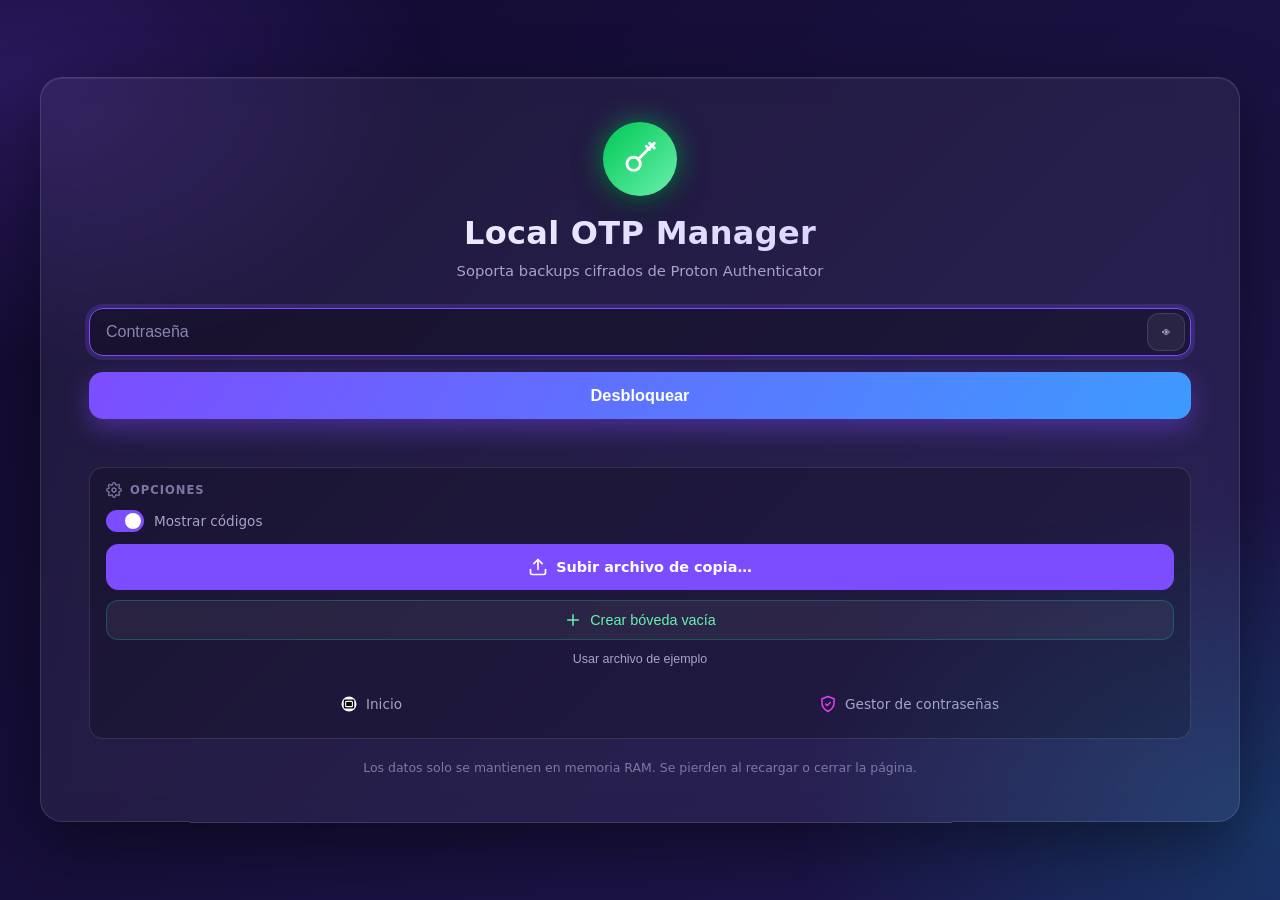
==== LOM.html @ 6eaa7077 "V0.1 LPM & LOM" ====
<!DOCTYPE html>
<html lang="es">
<head>
  <meta charset="UTF-8">
  <meta name="viewport" content="width=device-width, initial-scale=1.0">
  <meta name="color-scheme" content="dark">
  <title>Local OTP Manager</title>
  <link rel="icon" href="data:image/svg+xml,%3Csvg xmlns='http://www.w3.org/2000/svg' viewBox='0 0 24 24'%3E%3Cpath d='M12 2 4 5v6c0 5 3.5 8.5 8 11 4.5-2.5 8-6 8-11V5z' fill='%2300c853'/%3E%3C/svg%3E">
  <link rel="stylesheet" href="assets/css/styles.css">
</head>
<body>

  <!-- (Los colores del anillo se definen por etapa en styles.css) -->

  <!-- ============ Pantalla de bloqueo ============ -->
  <section id="lock-screen" class="screen active">
    <div class="lock-card">
      <div class="lock-icon lock-icon--otp">
        <svg viewBox="0 0 24 24" fill="none" stroke="currentColor" stroke-width="1.8" stroke-linecap="round" stroke-linejoin="round">
          <circle cx="8" cy="15" r="4.2"/>
          <path d="M10.9 12.1 21 2m-3 0 3 3m-5-1 2 2"/>
        </svg>
      </div>
      <h1>Local OTP Manager</h1>
      <p class="lock-sub">Soporta backups cifrados de Proton Authenticator</p>

      <form id="unlock-form" autocomplete="off">
        <div class="field">
          <input type="password" id="password" placeholder="Contraseña"
                 autocomplete="off" autocapitalize="off" spellcheck="false" required>
          <button type="button" id="toggle-pw" class="ghost icon-btn" aria-label="Mostrar contraseña" title="Mostrar/ocultar">
            <svg viewBox="0 0 24 24" fill="none" stroke="currentColor" stroke-width="2" stroke-linecap="round" stroke-linejoin="round">
              <path d="M2 12s3.5-7 10-7 10 7 10 7-3.5 7-10 7S2 12 2 12z"/>
              <circle cx="12" cy="12" r="3"/>
            </svg>
          </button>
        </div>
        <button type="submit" id="unlock-btn" class="primary">
          <span class="btn-label">Desbloquear</span>
          <span class="btn-spin" hidden></span>
        </button>
      </form>

      <div id="lock-error" class="error" role="alert"></div>

      <div class="options-section">
        <div class="options-header">
          <svg viewBox="0 0 24 24" fill="none" stroke="currentColor" stroke-width="2" stroke-linecap="round" stroke-linejoin="round">
            <circle cx="12" cy="12" r="3"/>
            <path d="M19.4 15a1.65 1.65 0 0 0 .33 1.82l.06.06a2 2 0 1 1-2.83 2.83l-.06-.06a1.65 1.65 0 0 0-1.82-.33 1.65 1.65 0 0 0-1 1.51V21a2 2 0 1 1-4 0v-.09A1.65 1.65 0 0 0 9 19.4a1.65 1.65 0 0 0-1.82.33l-.06.06a2 2 0 1 1-2.83-2.83l.06-.06A1.65 1.65 0 0 0 4.6 15a1.65 1.65 0 0 0-1.51-1H3a2 2 0 1 1 0-4h.09A1.65 1.65 0 0 0 4.6 9a1.65 1.65 0 0 0-.33-1.82l-.06-.06a2 2 0 1 1 2.83-2.83l.06.06A1.65 1.65 0 0 0 9 4.6a1.65 1.65 0 0 0 1-1.51V3a2 2 0 1 1 4 0v.09A1.65 1.65 0 0 0 15 4.6a1.65 1.65 0 0 0 1.82-.33l.06-.06a2 2 0 1 1 2.83 2.83l-.06.06A1.65 1.65 0 0 0 19.4 9a1.65 1.65 0 0 0 1.51 1H21a2 2 0 1 1 0 4h-.09a1.65 1.65 0 0 0-1.51 1z"/>
          </svg>
          <span>Opciones</span>
        </div>
        <label class="switch-toggle">
          <input type="checkbox" id="show-codes-lock" checked>
          <span class="switch-track"></span>
          <span class="switch-text">Mostrar códigos</span>
        </label>
        <div id="file-source-options">
          <label class="file-picker file-picker-primary" id="file-picker-label">
            <input type="file" id="file-input" accept=".json,application/json" hidden>
            <svg viewBox="0 0 24 24" fill="none" stroke="currentColor" stroke-width="2" stroke-linecap="round" stroke-linejoin="round">
              <path d="M21 15v4a2 2 0 0 1-2 2H5a2 2 0 0 1-2-2v-4"/>
              <path d="M17 8l-5-5-5 5"/>
              <path d="M12 3v12"/>
            </svg>
            <span id="picker-text">Subir archivo de copia…</span>
          </label>
          <button id="blank-vault-btn" class="ghost btn-create-vault" type="button" style="width:100%;justify-content:center">
            <svg viewBox="0 0 24 24" fill="none" stroke="currentColor" stroke-width="2" stroke-linecap="round" stroke-linejoin="round" style="width:18px;height:18px">
              <path d="M12 5v14M5 12h14"/>
            </svg>
            <span>Crear bóveda vacía</span>
          </button>
          <button id="example-btn" class="btn-demo-subtle" type="button">
            Usar archivo de ejemplo
          </button>
        </div>
        <div class="nav-app-links">
          <a href="index.html" class="nav-app-link">
            <svg viewBox="0 0 24 24" fill="none" stroke-width="2" stroke-linecap="round" stroke-linejoin="round"><circle cx="12" cy="12" r="10" fill="#fff"/><rect x="5" y="6" width="14" height="12" rx="1.5" fill="#000"/><rect x="7.5" y="8.5" width="9" height="7" rx="1" fill="none" stroke="#fff" stroke-width="1.5"/></svg>
            <span>Inicio</span>
          </a>
          <a href="LPM.html" class="nav-app-link">
            <svg viewBox="0 0 24 24" fill="none" stroke="#e040fb" stroke-width="2" stroke-linecap="round" stroke-linejoin="round"><path d="M12 2 4 5v6c0 5 3.5 8.5 8 11 4.5-2.5 8-6 8-11V5z"/><path d="m9 12 2 2 4-4"/></svg>
            <span>Gestor de contraseñas</span>
          </a>
        </div>
      </div>

      <p class="lock-hint">
        Los datos solo se mantienen en memoria RAM. Se pierden al recargar o cerrar la página.
      </p>
    </div>
  </section>

  <!-- ============ Pantalla principal ============ -->
  <section id="app-screen" class="screen">
    <header class="topbar">
      <div class="brand">
        <svg class="brand-icon brand-icon--otp" viewBox="0 0 24 24" fill="none" stroke="currentColor" stroke-width="2" stroke-linecap="round" stroke-linejoin="round">
          <path d="M12 2 4 5v6c0 5 3.5 8.5 8 11 4.5-2.5 8-6 8-11V5z"/>
          <path d="m9 12 2 2 4-4"/>
        </svg>
        <h1>LOM</h1>
      </div>

      <div class="controls">
        <div class="search">
          <svg viewBox="0 0 24 24" fill="none" stroke="currentColor" stroke-width="2" stroke-linecap="round" stroke-linejoin="round">
            <circle cx="11" cy="11" r="7"/>
            <path d="m21 21-4.3-4.3"/>
          </svg>
          <input id="search" type="search" placeholder="Buscar cuenta o emisor…" autocomplete="off">
          <kbd class="search-kbd" aria-hidden="true">/</kbd>
        </div>
        <label class="switch-toggle compact" title="Mostrar u ocultar los códigos">
          <input type="checkbox" id="show-codes-app" checked>
          <span class="switch-track"></span>
          <span class="switch-text">Mostrar códigos</span>
        </label>
        <button id="add-btn" class="ghost icon-only" title="Añadir código (A)" disabled>
          <svg viewBox="0 0 24 24" fill="none" stroke="currentColor" stroke-width="2" stroke-linecap="round" stroke-linejoin="round">
            <path d="M12 5v14M5 12h14"/>
          </svg>
          <span class="kbd-badge">A</span>
        </button>
        <button id="export-btn" class="ghost icon-only" title="Exportar códigos (D)" disabled>
          <svg viewBox="0 0 24 24" fill="none" stroke="currentColor" stroke-width="2" stroke-linecap="round" stroke-linejoin="round">
            <path d="M21 15v4a2 2 0 0 1-2 2H5a2 2 0 0 1-2-2v-4"/>
            <path d="M7 10l5 5 5-5"/>
            <path d="M12 15V3"/>
          </svg>
          <span class="kbd-badge">D</span>
        </button>
        <button id="pw-btn" class="ghost icon-only" title="Cambiar contraseña (C)" disabled>
          <svg viewBox="0 0 24 24" fill="none" stroke="currentColor" stroke-width="2" stroke-linecap="round" stroke-linejoin="round">
            <path d="M21 2l-2 2m-7.61 7.61a5.5 5.5 0 1 1-7.778 7.778 5.5 5.5 0 0 1 7.778-7.778zm0 0L15.5 6.5m0 0 3 3L22 6l-3-3"/>
          </svg>
          <span class="kbd-badge">C</span>
        </button>
        <div style="position:relative;">
          <button id="time-btn" class="ghost icon-only" title="Fijar fecha/hora para códigos">
            <svg viewBox="0 0 24 24" fill="none" stroke="currentColor" stroke-width="2" stroke-linecap="round" stroke-linejoin="round">
              <circle cx="12" cy="12" r="10"/>
              <path d="M12 6v6l4 2"/>
            </svg>
          </button>
          <div id="time-popover" class="time-popover">
            <strong style="font-size:0.85rem;">Fecha/hora para códigos</strong>
            <div class="time-effective" id="time-effective" hidden>
              <span class="time-effective-label">Hora efectiva (avanzando)</span>
              <span class="time-effective-value" id="time-effective-value">--</span>
            </div>
            <label class="time-mode">
              <input type="radio" name="time-mode" value="real" checked>
              <span>Hora actual del sistema</span>
            </label>
            <label class="time-mode">
              <input type="radio" name="time-mode" value="offset">
              <span>Fecha/hora corregida (avanza con el reloj)</span>
            </label>
            <label id="offset-input-wrap" hidden>Indica qué fecha/hora es "ahora" para ti
              <input type="datetime-local" id="time-offset-dt">
            </label>
            <label class="time-mode">
              <input type="radio" name="time-mode" value="fixed">
              <span>Fecha y hora fija (no avanza)</span>
            </label>
            <label id="fixed-input-wrap" hidden>Fecha y hora fija
              <input type="datetime-local" id="time-fixed">
            </label>
            <div class="time-buttons">
              <button class="ghost" id="time-now-btn" type="button">Restablecer</button>
              <button class="primary" id="time-set-btn" type="button" style="width:auto;padding:8px 16px;">Aplicar</button>
            </div>
          </div>
        </div>
        <button id="lock-btn" class="ghost icon-only" title="Bloquear (B)">
          <svg viewBox="0 0 24 24" fill="none" stroke="currentColor" stroke-width="2" stroke-linecap="round" stroke-linejoin="round">
            <rect x="4" y="11" width="16" height="10" rx="2"/>
            <path d="M8 11V7a4 4 0 0 1 8 0v4"/>
          </svg>
          <span class="kbd-badge">B</span>
        </button>
      </div>
    </header>

    <main>
      <div id="codes-grid" class="grid"></div>
      <p id="empty-state" class="empty" hidden>No hay códigos que coincidan con la búsqueda.</p>
    </main>
  </section>

  <!-- ============ Modal: Añadir código ============ -->
  <div id="add-modal" class="modal" hidden>
    <div class="modal-backdrop" data-modal-close="add-modal"></div>
    <div class="modal-card">
      <div class="modal-header">
        <h2>Añadir código</h2>
        <button class="modal-close" data-modal-close="add-modal" aria-label="Cerrar">&times;</button>
      </div>
      <div class="modal-body">
        <div class="tabs">
          <button class="tab active" data-tab="uri">URI otpauth://</button>
          <button class="tab" data-tab="manual">Manual</button>
        </div>
        <div class="tab-pane" data-tab="uri">
          <textarea id="add-uri" class="mono-input" rows="3" placeholder="otpauth://totp/Google:usuario@gmail.com?secret=JBSWY3DPEHPK3PXP&issuer=Google&algorithm=SHA1&digits=6&period=30" autocomplete="off" spellcheck="false"></textarea>
        </div>
        <div class="tab-pane" data-tab="manual" hidden>
          <div class="form-grid">
            <label class="form-field"><span>Emisor</span><input id="m-issuer" type="text" placeholder="Google" autocomplete="off"></label>
            <label class="form-field"><span>Cuenta / usuario</span><input id="m-name" type="text" placeholder="usuario@gmail.com" autocomplete="off"></label>
            <label class="form-field"><span>Secreto (Base32)</span><input id="m-secret" type="text" placeholder="JBSWY3DPEHPK3PXP" autocomplete="off" spellcheck="false"></label>
            <label class="form-field"><span>Tipo</span>
              <select id="m-type"><option value="totp">TOTP</option><option value="hotp">HOTP</option></select>
            </label>
            <label class="form-field"><span>Algoritmo</span>
              <select id="m-algo"><option value="SHA1">SHA-1</option><option value="SHA256">SHA-256</option><option value="SHA512">SHA-512</option></select>
            </label>
            <label class="form-field"><span>Dígitos</span><input id="m-digits" type="number" value="6" min="6" max="8"></label>
            <label class="form-field"><span>Periodo (s)</span><input id="m-period" type="number" value="30" min="1"></label>
            <label class="form-field" id="m-counter-wrap"><span>Contador (HOTP)</span><input id="m-counter" type="number" value="0" min="0"></label>
          </div>
        </div>
        <div id="add-error" class="error"></div>
      </div>
      <div class="modal-footer">
        <button class="ghost" data-modal-close="add-modal">Cancelar</button>
        <button id="add-confirm" class="primary"><u>A</u>ñadir</button>
      </div>
    </div>
  </div>

  <!-- ============ Modal: Editar código ============ -->
  <div id="edit-modal" class="modal" hidden>
    <div class="modal-backdrop" data-modal-close="edit-modal"></div>
    <div class="modal-card">
      <div class="modal-header">
        <h2>Editar código</h2>
        <button class="modal-close" data-modal-close="edit-modal" aria-label="Cerrar">&times;</button>
      </div>
      <div class="modal-body">
        <div class="form-grid">
          <label class="form-field"><span>Emisor</span><input id="e-issuer" type="text" autocomplete="off"></label>
          <label class="form-field"><span>Cuenta / usuario</span><input id="e-name" type="text" autocomplete="off"></label>
          <label class="form-field"><span>Secreto (Base32)</span><input id="e-secret" type="text" autocomplete="off" spellcheck="false"></label>
          <label class="form-field"><span>Tipo</span>
            <select id="e-type"><option value="totp">TOTP</option><option value="hotp">HOTP</option></select>
          </label>
          <label class="form-field"><span>Algoritmo</span>
            <select id="e-algo"><option value="SHA1">SHA-1</option><option value="SHA256">SHA-256</option><option value="SHA512">SHA-512</option></select>
          </label>
          <label class="form-field"><span>Dígitos</span><input id="e-digits" type="number" min="6" max="8"></label>
          <label class="form-field"><span>Periodo (s)</span><input id="e-period" type="number" min="1"></label>
          <label class="form-field" id="e-counter-wrap"><span>Contador (HOTP)</span><input id="e-counter" type="number" min="0"></label>
          <label class="form-field" style="grid-column:1/-1"><span>Nota</span><input id="e-note" type="text" autocomplete="off"></label>
        </div>
        <div id="edit-error" class="error"></div>
      </div>
      <div class="modal-footer">
        <button class="ghost" data-modal-close="edit-modal">Cancelar</button>
        <button id="edit-confirm" class="primary">Guardar</button>
      </div>
    </div>
  </div>

  <!-- ============ Modal: Cambiar contraseña ============ -->
  <div id="pw-modal" class="modal" hidden>
    <div class="modal-backdrop" data-modal-close="pw-modal"></div>
    <div class="modal-card">
      <div class="modal-header">
        <h2>Cambiar contraseña de cifrado</h2>
        <button class="modal-close" data-modal-close="pw-modal" aria-label="Cerrar">&times;</button>
      </div>
      <div class="modal-body">
        <p class="modal-info">La nueva contraseña se usará al exportar los códigos. No se guarda en ningún sitio.</p>
        <label class="form-field"><span>Nueva contraseña</span><input id="new-pw" type="password" autocomplete="off"></label>
        <label class="form-field"><span>Confirmar contraseña</span><input id="new-pw2" type="password" autocomplete="off"></label>
        <div id="pw-error" class="error"></div>
      </div>
      <div class="modal-footer">
        <button class="ghost" data-modal-close="pw-modal">Cancelar</button>
        <button id="pw-confirm" class="primary">Cambiar</button>
      </div>
    </div>
  </div>

  <!-- ============ Modal: Crear bóveda en blanco ============ -->
  <div id="blank-modal" class="modal" hidden>
    <div class="modal-backdrop" data-modal-close="blank-modal"></div>
    <div class="modal-card">
      <div class="modal-header">
        <h2>Crear bóveda en blanco</h2>
        <button class="modal-close" data-modal-close="blank-modal" aria-label="Cerrar">&times;</button>
      </div>
      <div class="modal-body">
        <p class="modal-info">La contraseña se usará para cifrar la bóveda al exportarla. No se guarda en ningún sitio.</p>
        <label class="form-field"><span>Contraseña</span><input id="blank-pw" type="password" autocomplete="off"></label>
        <label class="form-field"><span>Confirmar contraseña</span><input id="blank-pw2" type="password" autocomplete="off"></label>
        <div id="blank-error" class="error"></div>
      </div>
      <div class="modal-footer">
        <button class="ghost" data-modal-close="blank-modal">Cancelar</button>
        <button id="blank-confirm" class="primary">Crear</button>
      </div>
    </div>
  </div>

  <!-- ============ Modal: Semilla secreta (QR) ============ -->
  <div id="secret-modal" class="modal" hidden>
    <div class="modal-backdrop" data-modal-close="secret-modal"></div>
    <div class="modal-card">
      <div class="modal-header">
        <h2 id="secret-modal-title">Semilla secreta</h2>
        <button class="modal-close" data-modal-close="secret-modal" aria-label="Cerrar">&times;</button>
      </div>
      <div class="modal-body">
        <div class="secret-modal-content">
          <div id="secret-qr" class="secret-qr"></div>
          <div class="secret-toggle">
            <button class="ghost" id="secret-toggle-btn" type="button">Mostrar semilla secreta</button>
          </div>
          <div class="secret-text-wrap">
            <code id="secret-text" class="secret-text"></code>
            <button class="secret-copy-btn" id="secret-copy-btn" type="button" title="Copiar">
              <svg viewBox="0 0 24 24" fill="none" stroke="currentColor" stroke-width="2" stroke-linecap="round" stroke-linejoin="round">
                <rect x="9" y="9" width="11" height="11" rx="2"/><path d="M5 15V5a2 2 0 0 1 2-2h10"/>
              </svg>
            </button>
          </div>
        </div>
      </div>
      <div class="modal-footer">
        <button class="ghost" data-modal-close="secret-modal">Cerrar</button>
      </div>
    </div>
  </div>

  <script src="assets/js/hash-wasm.umd.js"></script>
  <script src="assets/js/qrcode.js"></script>
  <script src="assets/js/app.js"></script>
</body>
</html>
---- assets/css/styles.css ----
/* ===================== Variables ===================== */
:root {
  --bg-1: #0b0820;
  --bg-2: #1a1145;
  --bg-3: #241b5a;
  --bg-4: #120a2e;
  --accent: #7c4dff;
  --accent-2: #00e5ff;
  --danger: #ff5252;
  --warn: #ffb74d;
  --ok: #69f0ae;
  --text: #f4f3ff;
  --muted: #a7a3c9;
  --card-bg: rgba(255, 255, 255, 0.055);
  --card-border: rgba(255, 255, 255, 0.12);
  --glass-blur: 14px;
  --radius: 22px;
  --mono: "SF Mono", "Cascadia Code", "JetBrains Mono", "Roboto Mono", ui-monospace, Menlo, Consolas, monospace;
  --sans: "Segoe UI", system-ui, -apple-system, Roboto, "Helvetica Neue", Arial, sans-serif;
}

* { box-sizing: border-box; margin: 0; padding: 0; }

html, body { height: 100%; }

body {
  font-family: var(--sans);
  color: var(--text);
  background: linear-gradient(-45deg, var(--bg-1), var(--bg-2), var(--bg-3), var(--bg-4));
  background-size: 400% 400%;
  animation: aurora 22s ease infinite;
  min-height: 100vh;
  overflow-x: hidden;
}

/* brillo radial superpuesto */
body::before {
  content: "";
  position: fixed;
  inset: -20%;
  background:
    radial-gradient(40% 40% at 15% 20%, rgba(124, 77, 255, 0.22), transparent 60%),
    radial-gradient(45% 45% at 85% 80%, rgba(0, 229, 255, 0.16), transparent 60%);
  pointer-events: none;
  z-index: 0;
}

@keyframes aurora {
  0%   { background-position: 0% 50%; }
  50%  { background-position: 100% 50%; }
  100% { background-position: 0% 50%; }
}

/* ===================== Pantallas ===================== */
.screen { display: none; min-height: 100vh; position: relative; z-index: 1; }
.screen.active { display: flex; flex-direction: column; }

/* ===================== Pantalla de bloqueo ===================== */
#lock-screen { align-items: center; justify-content: center; padding: 24px; }

.lock-card {
  width: 100%;
  max-width: 1200px;
  background: var(--card-bg);
  backdrop-filter: blur(var(--glass-blur));
  -webkit-backdrop-filter: blur(var(--glass-blur));
  border: 1px solid var(--card-border);
  border-radius: var(--radius);
  padding: 44px 48px;
  text-align: center;
  box-shadow: 0 24px 70px rgba(0, 0, 0, 0.45), inset 0 1px 0 rgba(255, 255, 255, 0.08);
  animation: rise 0.6s cubic-bezier(0.22, 1, 0.36, 1);
}

.lock-card--split {
  display: flex;
  gap: 48px;
  align-items: flex-start;
  text-align: left;
}

.lock-text {
  flex: 1 1 60%;
  min-width: 0;
}

.lock-text .lock-icon {
  margin: 0 0 20px;
  width: 86px;
  height: 86px;
}

.lock-text .lock-icon svg {
  width: 44px;
  height: 44px;
}

.lock-text .lock-sub {
  margin: 10px 0 0;
  font-size: 1.15rem;
  font-weight: 400;
}

@keyframes rise {
  from { opacity: 0; transform: translateY(24px) scale(0.97); }
  to   { opacity: 1; transform: none; }
}

.lock-icon {
  width: 74px; height: 74px;
  margin: 0 auto 18px;
  display: grid; place-items: center;
  border-radius: 50%;
  color: #fff;
  background: linear-gradient(135deg, var(--accent), var(--accent-2));
  box-shadow: 0 0 28px rgba(124, 77, 255, 0.6), 0 12px 30px rgba(0, 0, 0, 0.35);
  animation: float 4s ease-in-out infinite;
}
.lock-icon svg { width: 38px; height: 38px; }
.lock-icon--otp {
  background: linear-gradient(135deg, #00c853, #69f0ae);
  box-shadow: 0 0 28px rgba(0, 200, 83, 0.6), 0 12px 30px rgba(0, 0, 0, 0.35);
}
.lock-icon--landing {
  background: #fff;
  color: #000;
  box-shadow: 0 0 28px rgba(255, 255, 255, 0.4), 0 12px 30px rgba(0, 0, 0, 0.35);
}

@keyframes float {
  0%, 100% { transform: translateY(0); }
  50%      { transform: translateY(-6px); }
}

.lock-card h1 {
  font-size: 2rem;
  font-weight: 700;
  letter-spacing: 0.3px;
  background: linear-gradient(120deg, #fff, #c9c2ff);
  -webkit-background-clip: text;
  background-clip: text;
  color: transparent;
}

.lock-sub {
  color: var(--muted);
  font-size: 0.92rem;
  margin: 8px 0 26px;
  line-height: 1.5;
}
.lock-sub code {
  font-family: var(--mono);
  font-size: 0.85em;
  background: rgba(255, 255, 255, 0.08);
  padding: 2px 7px;
  border-radius: 6px;
}

.field {
  position: relative;
  display: flex;
  align-items: center;
  margin-bottom: 16px;
}
.field input {
  flex: 1;
  width: 100%;
  background: rgba(0, 0, 0, 0.28);
  border: 1px solid var(--card-border);
  color: var(--text);
  font-size: 1rem;
  padding: 14px 46px 14px 16px;
  border-radius: 14px;
  outline: none;
  transition: border-color 0.2s, box-shadow 0.2s;
}
.field input::placeholder { color: #8a85b0; }
.field input:focus {
  border-color: var(--accent);
  box-shadow: 0 0 0 4px rgba(124, 77, 255, 0.22);
}
.icon-btn {
  position: absolute;
  right: 6px;
  width: 38px; height: 38px;
  display: grid; place-items: center;
  color: var(--muted);
}
.icon-btn svg { width: 20px; height: 20px; }
.icon-btn:hover { color: var(--text); }

/* botones */
.primary {
  width: 100%;
  border: none;
  cursor: pointer;
  color: #fff;
  font-size: 1.02rem;
  font-weight: 600;
  padding: 14px;
  border-radius: 14px;
  background: linear-gradient(120deg, var(--accent), var(--accent-2));
  background-size: 200% 100%;
  box-shadow: 0 10px 26px rgba(124, 77, 255, 0.4);
  transition: background-position 0.4s, transform 0.12s, box-shadow 0.2s;
  display: inline-flex; align-items: center; justify-content: center; gap: 8px;
}
.primary:hover { background-position: 100% 0; box-shadow: 0 14px 34px rgba(0, 229, 255, 0.4); }
.primary:active { transform: translateY(1px); }
.primary:disabled { opacity: 0.7; cursor: progress; }

.btn-spin {
  width: 18px; height: 18px;
  border: 2px solid rgba(255, 255, 255, 0.4);
  border-top-color: #fff;
  border-radius: 50%;
  animation: spin 0.8s linear infinite;
}
@keyframes spin { to { transform: rotate(360deg); } }

.ghost {
  background: rgba(255, 255, 255, 0.06);
  border: 1px solid var(--card-border);
  color: var(--text);
  cursor: pointer;
  border-radius: 12px;
  padding: 10px 14px;
  font-size: 0.9rem;
  display: inline-flex; align-items: center; gap: 8px;
  transition: background 0.2s, border-color 0.2s, transform 0.12s;
}
.ghost:hover { background: rgba(255, 255, 255, 0.12); border-color: rgba(255, 255, 255, 0.22); }
.ghost:active { transform: translateY(1px); }
.ghost svg { width: 18px; height: 18px; }

.error {
  color: var(--danger);
  font-size: 0.88rem;
  margin-top: 14px;
  min-height: 1.1em;
  background: rgba(255, 82, 82, 0.1);
  border: 1px solid rgba(255, 82, 82, 0.3);
  border-radius: 10px;
  padding: 0;
  opacity: 0;
  transition: opacity 0.2s, padding 0.2s;
}
.error:not(:empty) { opacity: 1; padding: 10px 12px; }

.file-picker {
  display: flex;
  align-items: center;
  justify-content: center;
  gap: 8px;
  margin-top: 14px;
  padding: 10px;
  border: 1px dashed var(--card-border);
  border-radius: 12px;
  cursor: pointer;
  color: var(--muted);
  font-size: 0.82rem;
  transition: border-color 0.2s, color 0.2s, background 0.2s;
}
.file-picker:hover {
  border-color: var(--accent);
  color: var(--text);
  background: rgba(124, 77, 255, 0.06);
}
.file-picker svg { width: 18px; height: 18px; }
.file-picker.loaded {
  border-style: solid;
  border-color: rgba(0, 229, 255, 0.3);
  color: var(--accent-2);
}

/* ===================== Sección de opciones ===================== */
.options-section {
  margin-top: 18px;
  background: rgba(0, 0, 0, 0.2);
  border: 1px solid var(--card-border);
  border-radius: 14px;
  padding: 14px 16px;
  display: flex;
  flex-direction: column;
  gap: 12px;
}
.options-header {
  display: flex;
  align-items: center;
  gap: 8px;
  font-size: 0.72rem;
  font-weight: 600;
  text-transform: uppercase;
  letter-spacing: 1px;
  color: #7d78a3;
}
.options-header svg { width: 16px; height: 16px; }
/* Dentro de la sección, el file-picker ocupa todo el ancho */
.options-section .file-picker { margin-top: 0; }
/* El switch dentro de opciones va en su propia fila */
.options-section .switch-toggle { margin-top: 0; }

/* ===================== Toggle switch ===================== */
.switch-toggle {
  display: inline-flex;
  align-items: center;
  gap: 10px;
  cursor: pointer;
  user-select: none;
  font-size: 0.85rem;
  color: var(--muted);
  margin-top: 4px;
}
.switch-toggle input { position: absolute; opacity: 0; width: 0; height: 0; }
.switch-track {
  flex: none;
  width: 38px; height: 22px;
  border-radius: 999px;
  background: rgba(255, 255, 255, 0.12);
  border: 1px solid var(--card-border);
  position: relative;
  transition: background 0.25s, border-color 0.25s;
}
.switch-track::after {
  content: "";
  position: absolute;
  top: 2px; left: 2px;
  width: 16px; height: 16px;
  border-radius: 50%;
  background: #c9c2ff;
  transition: transform 0.25s, background 0.25s;
}
.switch-toggle input:checked + .switch-track {
  background: var(--accent);
  border-color: transparent;
}
.switch-toggle input:checked + .switch-track::after {
  transform: translateX(16px);
  background: #fff;
}
.switch-toggle input:focus-visible + .switch-track {
  box-shadow: 0 0 0 4px rgba(124, 77, 255, 0.3);
}
.switch-text { white-space: nowrap; }

.switch-toggle.compact { margin-top: 0; color: var(--text); font-size: 0.82rem; }

.show-defaults {
  display: flex;
  align-items: center;
  gap: 10px;
  flex-wrap: wrap;
}

.lock-hint {
  color: #7d78a3;
  font-size: 0.78rem;
  margin-top: 20px;
  line-height: 1.5;
}

/* ===================== Topbar ===================== */
.topbar {
  position: sticky;
  top: 0;
  z-index: 10;
  display: flex;
  align-items: center;
  justify-content: space-between;
  gap: 16px;
  flex-wrap: wrap;
  padding: 16px 26px;
  background: rgba(11, 8, 32, 0.55);
  backdrop-filter: blur(var(--glass-blur));
  -webkit-backdrop-filter: blur(var(--glass-blur));
  border-bottom: 1px solid var(--card-border);
}

.brand { display: flex; align-items: center; gap: 12px; }
.brand-icon {
  width: 34px; height: 34px;
  color: #fff;
  filter: drop-shadow(0 0 8px rgba(124, 77, 255, 0.6));
}
.brand-icon--otp {
  color: #69f0ae;
  filter: drop-shadow(0 0 10px rgba(105, 240, 174, 0.7));
}
.brand h1 {
  font-size: 1.25rem;
  font-weight: 700;
  letter-spacing: 0.3px;
  background: linear-gradient(120deg, #fff, #c9c2ff);
  -webkit-background-clip: text;
  background-clip: text;
  color: transparent;
}

.controls { display: flex; align-items: center; gap: 12px; flex-wrap: wrap; }

.search {
  position: relative;
  display: flex; align-items: center;
  background: rgba(0, 0, 0, 0.28);
  border: 1px solid var(--card-border);
  border-radius: 12px;
  padding: 0 12px;
  transition: border-color 0.2s, box-shadow 0.2s;
}
.search:focus-within { border-color: var(--accent); box-shadow: 0 0 0 4px rgba(124, 77, 255, 0.18); }
.search svg { width: 18px; height: 18px; color: var(--muted); }
.search input {
  background: none; border: none; outline: none; color: var(--text);
  padding: 10px 8px; font-size: 0.92rem; width: 220px;
}
.search input::placeholder { color: #8a85b0; }

.search-kbd {
  flex: none;
  font-family: var(--mono);
  font-size: 0.72rem;
  color: var(--muted);
  background: rgba(255, 255, 255, 0.08);
  border: 1px solid var(--card-border);
  border-radius: 5px;
  padding: 2px 7px;
  line-height: 1;
  transition: opacity 0.2s;
}
.search:focus-within .search-kbd { opacity: 0; }

/* ===================== Rejilla de tarjetas ===================== */
main { padding: 26px; flex: 1; }

.grid {
  display: grid;
  grid-template-columns: repeat(auto-fill, minmax(290px, 1fr));
  gap: 20px;
  max-width: 1280px;
  margin: 0 auto;
}

.card {
  position: relative;
  background: var(--card-bg);
  backdrop-filter: blur(var(--glass-blur));
  -webkit-backdrop-filter: blur(var(--glass-blur));
  border: 1px solid var(--card-border);
  border-radius: var(--radius);
  padding: 20px 20px 16px;
  box-shadow: 0 16px 40px rgba(0, 0, 0, 0.35), inset 0 1px 0 rgba(255, 255, 255, 0.06);
  overflow: hidden;
  opacity: 0;
  transform: translateY(18px);
  animation: cardIn 0.5s cubic-bezier(0.22, 1, 0.36, 1) forwards;
  transition: transform 0.25s, box-shadow 0.25s, border-color 0.25s;
}
.card::after {
  content: "";
  position: absolute;
  inset: 0;
  border-radius: var(--radius);
  padding: 1px;
  background: linear-gradient(135deg, rgba(124, 77, 255, 0.5), transparent 40%, rgba(0, 229, 255, 0.35));
  -webkit-mask: linear-gradient(#000 0 0) content-box, linear-gradient(#000 0 0);
  -webkit-mask-composite: xor;
  mask-composite: exclude;
  opacity: 0;
  transition: opacity 0.25s;
  pointer-events: none;
}
.card:hover { transform: translateY(-4px); box-shadow: 0 24px 55px rgba(0, 0, 0, 0.5); }
.card:hover::after { opacity: 1; }

@keyframes cardIn {
  to { opacity: 1; transform: none; }
}

.card-head { display: flex; align-items: center; gap: 14px; margin-bottom: 14px; }

.avatar {
  flex: none;
  width: 46px; height: 46px;
  border-radius: 14px;
  display: grid; place-items: center;
  font-weight: 700;
  font-size: 1.2rem;
  color: #fff;
  text-shadow: 0 1px 2px rgba(0, 0, 0, 0.4);
  box-shadow: 0 6px 16px rgba(0, 0, 0, 0.3);
}

.titles { min-width: 0; flex: 1; }
.issuer {
  font-weight: 650;
  font-size: 1.02rem;
  white-space: nowrap;
  overflow: hidden;
  text-overflow: ellipsis;
}
.account {
  color: var(--muted);
  font-size: 0.82rem;
  white-space: nowrap;
  overflow: hidden;
  text-overflow: ellipsis;
  margin-top: 2px;
}

.type-pill {
  flex: none;
  font-size: 0.62rem;
  font-weight: 700;
  letter-spacing: 0.6px;
  text-transform: uppercase;
  color: var(--accent-2);
  background: rgba(0, 229, 255, 0.12);
  border: 1px solid rgba(0, 229, 255, 0.25);
  padding: 3px 7px;
  border-radius: 999px;
}

/* zona del código + anillo */
.code-area {
  position: relative;
  display: grid;
  place-items: center;
  margin: 6px 0 12px;
  height: 172px;
}

.ring { width: 172px; height: 172px; transform: rotate(-90deg); }
.ring-bg {
  fill: none;
  stroke: rgba(255, 255, 255, 0.08);
  stroke-width: 7;
}
.ring-fg {
  fill: none;
  stroke: var(--ring, #7c4dff);
  stroke-width: 7;
  stroke-linecap: round;
  stroke-dasharray: 339.29;
  stroke-dashoffset: 0;
  transition: stroke-dashoffset 1s linear, stroke 0.4s;
  filter: drop-shadow(0 0 6px var(--glow, rgba(124, 77, 255, 0.5)));
}
.ring-fg.snap { transition: none !important; }

/* Etapas de color según el tiempo restante:
   1 = verde claro (recién generado) → 5 = rojo (a punto de expirar) */
.card.stage-1 { --ring: #69f0ae; --glow: rgba(105, 240, 174, 0.55); } /* verde claro */
.card.stage-2 { --ring: #00c853; --glow: rgba(0, 200, 83, 0.55); }    /* verde oscuro */
.card.stage-3 { --ring: #ffeb3b; --glow: rgba(255, 235, 59, 0.55); }  /* amarillo */
.card.stage-4 { --ring: #ff9800; --glow: rgba(255, 152, 0, 0.55); }   /* naranja */
.card.stage-5 { --ring: #ff5252; --glow: rgba(255, 82, 82, 0.6); }    /* rojo */

.code-wrap {
  position: absolute;
  inset: 0;
  display: flex;
  flex-direction: column;
  align-items: center;
  justify-content: center;
  gap: 4px;
}
.code {
  font-family: var(--mono);
  font-size: 1.5rem;
  font-weight: 700;
  letter-spacing: 2px;
  cursor: pointer;
  user-select: all;
  color: #fff;
  text-shadow: 0 0 18px var(--glow, rgba(124, 77, 255, 0.45));
  transition: color 0.3s, text-shadow 0.4s;
}
.code.pulse { animation: pulse 0.5s ease; }
@keyframes pulse {
  0%   { transform: scale(1); opacity: 1; }
  40%  { transform: scale(1.08); opacity: 0.7; }
  100% { transform: scale(1); opacity: 1; }
}
.remaining {
  font-family: var(--mono);
  font-size: 0.78rem;
  color: var(--muted);
  letter-spacing: 0.5px;
  transition: color 0.4s;
}
.card.stage-3 .remaining,
.card.stage-4 .remaining,
.card.stage-5 .remaining { color: var(--ring); }

/* fila "siguiente" */
.next-row {
  display: flex;
  align-items: center;
  gap: 10px;
  padding-top: 12px;
  border-top: 1px solid rgba(255, 255, 255, 0.08);
}
.next-label {
  font-size: 0.72rem;
  text-transform: uppercase;
  letter-spacing: 0.8px;
  color: #7d78a3;
}
.next-code {
  font-family: var(--mono);
  font-size: 0.92rem;
  letter-spacing: 1px;
  color: #cfc9f0;
  cursor: pointer;
  user-select: all;
  flex: 1;
}
.copy-btn {
  border: none;
  cursor: pointer;
  color: var(--muted);
  background: rgba(255, 255, 255, 0.06);
  border: 1px solid var(--card-border);
  border-radius: 9px;
  padding: 6px 10px;
  display: inline-flex; align-items: center;
  transition: color 0.2s, background 0.2s;
}
.copy-btn:hover { color: var(--text); background: rgba(255, 255, 255, 0.12); }
.copy-btn svg { width: 15px; height: 15px; }

/* Botón para revelar/ocultar un código individual */
.reveal-btn {
  border: none;
  cursor: pointer;
  color: var(--muted);
  background: rgba(255, 255, 255, 0.06);
  border: 1px solid var(--card-border);
  border-radius: 9px;
  padding: 6px 10px;
  display: inline-flex; align-items: center;
  transition: color 0.2s, background 0.2s;
}
.reveal-btn:hover { color: var(--text); background: rgba(255, 255, 255, 0.12); }
.reveal-btn svg { width: 15px; height: 15px; }
/* Espacio entre "Siguiente" y los botones */
.copy-btn { margin-left: auto; }
#app-screen.codes-hidden .next-code { color: #7d78a3; }

/* tarjeta oculta por búsqueda */
.card.hidden { display: none; }

.empty {
  text-align: center;
  color: var(--muted);
  margin-top: 60px;
  font-size: 0.95rem;
}

/* ===================== Toast ===================== */
.toast {
  position: fixed;
  left: 50%;
  bottom: 32px;
  transform: translateX(-50%) translateY(20px);
  background: rgba(20, 14, 50, 0.92);
  border: 1px solid var(--card-border);
  color: var(--text);
  padding: 12px 22px;
  border-radius: 14px;
  font-size: 0.9rem;
  backdrop-filter: blur(10px);
  box-shadow: 0 14px 36px rgba(0, 0, 0, 0.5);
  opacity: 0;
  transition: opacity 0.25s, transform 0.25s;
  z-index: 100;
  display: inline-flex; align-items: center; gap: 8px;
}
.toast::before {
  content: "";
  width: 8px; height: 8px;
  border-radius: 50%;
  background: var(--ok);
  box-shadow: 0 0 10px var(--ok);
}
.toast.show { opacity: 1; transform: translateX(-50%) translateY(0); }

/* ===================== Responsive ===================== */
@media (max-width: 620px) {
  .topbar { padding: 14px 16px; }
  main { padding: 16px; }
  .grid { grid-template-columns: 1fr; gap: 16px; }
  .search input { width: 150px; }
  .brand h1 { font-size: 1.1rem; }
  .form-grid { grid-template-columns: 1fr; }
  .switch-toggle.compact .switch-text { display: none; }
  .lock-card { padding: 28px 20px; }
  .lock-card h1 { font-size: 1.5rem; }
  .lock-card--split { flex-direction: column; gap: 20px; text-align: center; }
  .lock-card--split .lock-text .lock-icon { margin: 0 auto 16px; width: 74px; height: 74px; }
  .lock-card--split .lock-text .lock-icon svg { width: 38px; height: 38px; }
  .lock-card--split .lock-text .lock-sub { font-size: 0.92rem; }
  .lock-card--split .landing-links { width: 100%; min-width: 0; }
  .lock-card--split .landing-link { padding: 16px 18px; font-size: 1rem; }
  .lock-card--split .landing-link svg { width: 26px; height: 26px; }
  .readme-text { font-size: 0.92rem; }
}

@media (prefers-reduced-motion: reduce) {
  body, .lock-icon { animation: none; }
  .card { animation: none; opacity: 1; transform: none; }
  .ring-fg { transition: none; }
}

/* ===================== Botones de icono en topbar ===================== */
.ghost.icon-only {
  padding: 9px;
}
.ghost.icon-only svg { width: 18px; height: 18px; }
.ghost.icon-only:disabled { opacity: 0.35; cursor: not-allowed; }

/* ===================== Botón eliminar en tarjeta ===================== */
.delete-btn {
  flex: none;
  border: none;
  cursor: pointer;
  color: var(--muted);
  background: transparent;
  border-radius: 8px;
  padding: 5px;
  display: inline-flex; align-items: center;
  transition: color 0.2s, background 0.2s;
}
.delete-btn svg { width: 16px; height: 16px; }
.delete-btn[data-action="delete"] { color: var(--danger); }
.delete-btn:hover { background: rgba(255, 82, 82, 0.12); }
.delete-btn[data-action="edit"]:hover { color: var(--accent-2); background: rgba(0, 229, 255, 0.12); }

/* ===================== Modales ===================== */
.modal {
  position: fixed;
  inset: 0;
  z-index: 200;
  display: flex;
  align-items: center;
  justify-content: center;
  padding: 20px;
}
.modal[hidden] { display: none; }

.modal-backdrop {
  position: absolute;
  inset: 0;
  background: rgba(5, 3, 15, 0.7);
  backdrop-filter: blur(6px);
  -webkit-backdrop-filter: blur(6px);
  animation: fadeIn 0.2s ease;
}
@keyframes fadeIn { from { opacity: 0; } to { opacity: 1; } }

.modal-card {
  position: relative;
  width: 100%;
  max-width: 480px;
  max-height: 90vh;
  overflow-y: auto;
  background: linear-gradient(145deg, rgba(30, 20, 65, 0.97), rgba(18, 12, 45, 0.97));
  border: 1px solid var(--card-border);
  border-radius: 20px;
  box-shadow: 0 28px 70px rgba(0, 0, 0, 0.6);
  animation: modalIn 0.3s cubic-bezier(0.22, 1, 0.36, 1);
}
@keyframes modalIn {
  from { opacity: 0; transform: translateY(20px) scale(0.96); }
  to { opacity: 1; transform: none; }
}

.modal-header {
  display: flex;
  align-items: center;
  justify-content: space-between;
  padding: 20px 24px 0;
}
.modal-header h2 {
  font-size: 1.15rem;
  font-weight: 700;
  background: linear-gradient(120deg, #fff, #c9c2ff);
  -webkit-background-clip: text;
  background-clip: text;
  color: transparent;
}
.modal-close {
  background: none; border: none; cursor: pointer;
  color: var(--muted); font-size: 1.5rem; line-height: 1;
  padding: 4px 8px; border-radius: 8px;
  transition: color 0.2s, background 0.2s;
}
.modal-close:hover { color: var(--text); background: rgba(255, 255, 255, 0.08); }

.modal-body { padding: 18px 24px; }
.modal-info { color: var(--muted); font-size: 0.82rem; margin-bottom: 16px; line-height: 1.5; }

.modal-footer {
  display: flex;
  justify-content: flex-end;
  gap: 10px;
  padding: 0 24px 20px;
}
.modal-footer .primary { width: auto; padding: 10px 24px; }

/* ===================== Pestañas ===================== */
.tabs {
  display: flex;
  gap: 4px;
  margin-bottom: 16px;
  background: rgba(0, 0, 0, 0.25);
  border-radius: 10px;
  padding: 4px;
}
.tab {
  flex: 1;
  border: none; cursor: pointer;
  background: transparent;
  color: var(--muted);
  padding: 8px 12px;
  border-radius: 8px;
  font-size: 0.85rem;
  transition: background 0.2s, color 0.2s;
}
.tab.active { background: rgba(124, 77, 255, 0.25); color: var(--text); }
.tab:hover:not(.active) { color: var(--text); }

/* ===================== Formularios ===================== */
.form-grid {
  display: grid;
  grid-template-columns: 1fr 1fr;
  gap: 12px;
}
.form-field {
  display: flex;
  flex-direction: column;
  gap: 5px;
}
.form-field span {
  font-size: 0.75rem;
  color: var(--muted);
  text-transform: uppercase;
  letter-spacing: 0.5px;
}
.form-field input,
.form-field select,
.mono-input {
  background: rgba(0, 0, 0, 0.3);
  border: 1px solid var(--card-border);
  color: var(--text);
  padding: 10px 12px;
  border-radius: 10px;
  font-size: 0.9rem;
  outline: none;
  transition: border-color 0.2s, box-shadow 0.2s;
  font-family: var(--sans);
}
.form-field input:focus,
.form-field select:focus,
.mono-input:focus {
  border-color: var(--accent);
  box-shadow: 0 0 0 3px rgba(124, 77, 255, 0.2);
}
.mono-input { font-family: var(--mono); font-size: 0.82rem; resize: vertical; width: 100%; }
.form-field select { cursor: pointer; }
.form-field option { background: var(--bg-2); }
#m-counter-wrap, #e-counter-wrap { display: none; }
#m-counter-wrap.active, #e-counter-wrap.active { display: flex; }

/* error dentro de modal */
.modal .error { margin-top: 12px; }

/* ===================== Modal semilla secreta (QR) ===================== */
.secret-modal-content {
  display: flex;
  flex-direction: column;
  align-items: center;
  gap: 16px;
}
.secret-qr {
  background: #fff;
  padding: 16px;
  border-radius: 12px;
  display: grid;
  place-items: center;
  min-height: 220px;
}
.secret-qr svg, .secret-qr img { width: 200px; height: 200px; }
.secret-toggle { display: flex; justify-content: center; }
.secret-text-wrap {
  display: flex;
  align-items: center;
  gap: 8px;
  width: 100%;
  background: rgba(0, 0, 0, 0.3);
  border: 1px solid var(--card-border);
  border-radius: 10px;
  padding: 10px 12px;
}
.secret-text {
  flex: 1;
  min-width: 0;
  font-family: var(--mono);
  font-size: 0.78rem;
  word-break: break-all;
  color: #cfc9f0;
  white-space: pre-wrap;
  line-height: 1.4;
  max-height: 80px;
  overflow-y: auto;
}
.secret-copy-btn {
  flex: none;
  border: none;
  cursor: pointer;
  color: var(--muted);
  background: rgba(255, 255, 255, 0.06);
  border: 1px solid var(--card-border);
  border-radius: 8px;
  padding: 8px;
  display: inline-flex;
  align-items: center;
  justify-content: center;
  transition: color 0.2s, background 0.2s;
}
.secret-copy-btn:hover { color: var(--text); background: rgba(255, 255, 255, 0.12); }
.secret-copy-btn svg { width: 16px; height: 16px; }

/* ===================== Landing page ===================== */
.landing-links {
  display: flex;
  flex-direction: column;
  gap: 14px;
  margin-top: 24px;
}

.lock-card--split .landing-links {
  margin-top: 0;
  flex: 1 1 35%;
  min-width: 240px;
}

.lock-card--split .landing-link {
  padding: 24px 28px;
  font-size: 1.2rem;
  font-weight: 600;
}

.lock-card--split .landing-link svg {
  width: 32px;
  height: 32px;
}
.landing-link {
  display: flex;
  align-items: center;
  gap: 14px;
  padding: 18px 20px;
  border-radius: 16px;
  border: 1px solid var(--card-border);
  background: rgba(255, 255, 255, 0.04);
  color: var(--text);
  text-decoration: none;
  font-size: 1.05rem;
  font-weight: 600;
  transition: transform 0.2s, border-color 0.2s, background 0.2s, box-shadow 0.2s;
}
.landing-link svg { width: 28px; height: 28px; color: var(--muted); flex: none; transition: color 0.2s; }
.landing-link:hover {
  transform: translateY(-2px);
  border-color: rgba(255, 255, 255, 0.25);
  background: rgba(255, 255, 255, 0.08);
}
.landing-link:hover svg { color: var(--text); }
.landing-link.primary-link {
  background: linear-gradient(120deg, rgba(124, 77, 255, 0.25), rgba(0, 229, 255, 0.15));
  border-color: rgba(124, 77, 255, 0.4);
}
.landing-link.primary-link svg { color: #fff; }
.landing-link.primary-link:hover {
  background: linear-gradient(120deg, rgba(124, 77, 255, 0.35), rgba(0, 229, 255, 0.25));
  box-shadow: 0 10px 30px rgba(124, 77, 255, 0.3);
}

/* ===================== Botones de acción en lock ===================== */
.action-btn {
  display: flex;
  align-items: center;
  gap: 10px;
  width: 100%;
  padding: 14px 16px;
  border-radius: 14px;
  font-size: 0.92rem;
  font-weight: 600;
  cursor: pointer;
  transition: transform 0.15s, background 0.2s, border-color 0.2s, box-shadow 0.2s;
  text-decoration: none;
  border: 1px solid transparent;
  overflow: hidden;
}
.action-btn svg { width: 20px; height: 20px; flex: none; }
.action-btn span { white-space: nowrap; overflow: hidden; text-overflow: ellipsis; min-width: 0; }
.action-btn:active { transform: translateY(1px); }
.action-btn.primary-action {
  background: linear-gradient(120deg, var(--accent), var(--accent-2));
  color: #fff;
  border: none;
  box-shadow: 0 8px 22px rgba(124, 77, 255, 0.35);
}
.action-btn.primary-action:hover { box-shadow: 0 12px 30px rgba(0, 229, 255, 0.35); }
.action-btn.secondary-action {
  background: rgba(255, 255, 255, 0.06);
  border: 1px solid var(--card-border);
  color: var(--text);
}
.action-btn.secondary-action:hover { background: rgba(255, 255, 255, 0.1); border-color: rgba(255, 255, 255, 0.2); }
.action-btn.tertiary-action {
  background: transparent;
  border: none;
  color: var(--muted);
  font-size: 0.82rem;
  font-weight: 400;
  padding: 8px;
  justify-content: center;
}
.action-btn.tertiary-action:hover { color: var(--text); }

/* ===================== Navegación entre apps ===================== */
.nav-app-links {
  display: flex;
  gap: 8px;
}
.nav-app-link {
  flex: 1;
  display: flex;
  align-items: center;
  justify-content: center;
  gap: 8px;
  padding: 10px;
  border-radius: 12px;
  color: var(--muted);
  text-decoration: none;
  font-size: 0.85rem;
  font-weight: 500;
  transition: color 0.2s, background 0.2s;
  border: 1px solid transparent;
}
.nav-app-link svg { width: 18px; height: 18px; flex: none; }
.nav-app-link:hover {
  color: var(--text);
  background: rgba(255, 255, 255, 0.06);
  border-color: var(--card-border);
}

/* ===================== File picker primary (lock screen) ===================== */
.file-picker-primary {
  background: var(--accent) !important;
  border: 1px solid var(--accent) !important;
  color: #fff !important;
  font-weight: 600;
  font-size: 0.9rem;
  padding: 12px 14px !important;
  transition: opacity 0.2s, transform 0.12s !important;
}
.file-picker-primary:hover {
  opacity: 0.9;
  background: var(--accent) !important;
  border-color: var(--accent) !important;
  color: #fff !important;
}
.file-picker-primary:active {
  transform: translateY(1px);
}
.file-picker-primary svg { width: 20px; height: 20px; }

/* ===================== Botón demo sutil ===================== */
.btn-demo-subtle {
  display: block;
  width: 100%;
  margin-top: 6px;
  padding: 6px 10px;
  background: none;
  border: none;
  cursor: pointer;
  color: var(--muted);
  font-size: 0.78rem;
  text-align: center;
  transition: color 0.2s;
}
.btn-demo-subtle:hover {
  color: var(--text);
  text-decoration: underline;
}

/* ===================== Botón crear bóveda vacía ===================== */
.btn-create-vault {
  margin-top: 10px;
  border-color: rgba(0, 200, 150, 0.3) !important;
  color: var(--ok) !important;
}
.btn-create-vault:hover {
  border-color: var(--ok) !important;
  background: rgba(0, 200, 150, 0.1) !important;
}

/* kbd badge en botones icono */
.icon-only .kbd-badge {
  position: absolute;
  bottom: -2px;
  right: -2px;
  font-family: var(--mono);
  font-size: 0.58rem;
  background: var(--accent);
  color: #fff;
  border-radius: 4px;
  padding: 1px 4px;
  line-height: 1;
  pointer-events: none;
}
.ghost.icon-only { position: relative; }

/* botón copiar bajo el contador (solo icono) */
.copy-current-btn {
  display: inline-flex;
  align-items: center;
  justify-content: center;
  background: rgba(255, 255, 255, 0.06);
  border: 1px solid var(--card-border);
  color: var(--muted);
  border-radius: 8px;
  padding: 6px;
  cursor: pointer;
  margin-top: 6px;
  transition: color 0.2s, background 0.2s;
}
.copy-current-btn:hover { color: var(--text); background: rgba(255, 255, 255, 0.12); }
.copy-current-btn svg { width: 15px; height: 15px; }

/* etiqueta TOTP/HOTP clicable */
.type-pill { cursor: pointer; transition: background 0.2s, transform 0.15s; }
.type-pill:hover { background: rgba(0, 229, 255, 0.2); transform: scale(1.05); }

/* vista de semilla secreta */
.secret-view {
  display: flex;
  flex-direction: column;
  align-items: center;
  gap: 10px;
  padding: 10px 0;
}
.secret-view .secret-label {
  font-size: 0.78rem;
  color: var(--muted);
}
.secret-view .copy-secret-btn {
  display: inline-flex;
  align-items: center;
  gap: 8px;
  background: linear-gradient(120deg, rgba(124, 77, 255, 0.2), rgba(0, 229, 255, 0.12));
  border: 1px solid rgba(124, 77, 255, 0.3);
  color: var(--text);
  border-radius: 12px;
  padding: 10px 18px;
  font-size: 0.88rem;
  cursor: pointer;
  transition: transform 0.15s, box-shadow 0.2s;
}
.secret-view .copy-secret-btn:hover { transform: translateY(-1px); box-shadow: 0 6px 18px rgba(124, 77, 255, 0.3); }
.secret-view .copy-secret-btn svg { width: 16px; height: 16px; }
.secret-back {
  font-size: 0.75rem;
  color: var(--muted);
  cursor: pointer;
  background: none;
  border: none;
  text-decoration: underline;
}
.secret-back:hover { color: var(--text); }

/* popover de fijar hora */
.time-popover {
  position: absolute;
  top: 100%;
  right: 0;
  margin-top: 8px;
  background: rgba(20, 14, 50, 0.97);
  border: 1px solid var(--card-border);
  border-radius: 14px;
  padding: 16px;
  width: 280px;
  box-shadow: 0 16px 40px rgba(0, 0, 0, 0.5);
  z-index: 50;
  display: none;
  flex-direction: column;
  gap: 10px;
}
.time-popover.show { display: flex; }
.time-popover label { font-size: 0.78rem; color: var(--muted); display: flex; flex-direction: column; gap: 4px; }
.time-popover label.time-mode {
  flex-direction: row;
  align-items: center;
  gap: 8px;
  cursor: pointer;
  color: var(--text);
  font-size: 0.82rem;
}
.time-popover label.time-mode input { width: auto; margin: 0; }
.time-popover input[type="datetime-local"],
.time-popover input[type="number"] {
  background: rgba(0,0,0,0.3); border: 1px solid var(--card-border); color: var(--text); border-radius: 8px; padding: 8px; font-size: 0.85rem;
}
.time-popover .time-buttons { display: flex; gap: 8px; }
.time-popover .time-buttons button { flex: 1; }

/* Display de hora efectiva en vivo */
.time-effective {
  background: rgba(0, 229, 255, 0.08);
  border: 1px solid rgba(0, 229, 255, 0.2);
  border-radius: 10px;
  padding: 8px 12px;
  display: flex;
  flex-direction: column;
  gap: 2px;
}
.time-effective-label {
  font-size: 0.68rem;
  text-transform: uppercase;
  letter-spacing: 0.5px;
  color: var(--muted);
}
.time-effective-value {
  font-family: var(--mono);
  font-size: 0.88rem;
  color: var(--accent-2);
}
/* ==================== Local Password Manager (LPM) ==================== */

/* ===== Lista de elementos ===== */
.pwd-list {
  display: flex;
  flex-direction: column;
  gap: 14px;
  max-width: 720px;
  margin: 0 auto;
  padding: 0 0 20px;
}

/* ===== Tarjeta de elemento ===== */
.pwd-card {
  background: var(--card-bg);
  backdrop-filter: blur(var(--glass-blur));
  -webkit-backdrop-filter: blur(var(--glass-blur));
  border: 1px solid var(--card-border);
  border-radius: var(--radius);
  padding: 16px 20px;
  box-shadow: 0 16px 40px rgba(0, 0, 0, 0.35), inset 0 1px 0 rgba(255, 255, 255, 0.06);
  opacity: 0;
  transform: translateY(18px);
  animation: cardIn 0.5s cubic-bezier(0.22, 1, 0.36, 1) forwards;
  transition: transform 0.25s, box-shadow 0.25s;
  position: relative;
  overflow: hidden;
}
.pwd-card::before {
  content: "";
  position: absolute;
  top: 0;
  left: 0;
  right: 0;
  height: 3px;
  border-radius: var(--radius) var(--radius) 0 0;
  background: var(--type-color);
}
.pwd-card::after {
  content: "";
  position: absolute;
  top: 0;
  left: 0;
  right: 0;
  bottom: 0;
  background: linear-gradient(135deg, var(--type-color) 0%, transparent 35%);
  opacity: 0.06;
  pointer-events: none;
  border-radius: var(--radius);
}

/* Column grid */
.pwd-list { display: flex; flex-direction: column; gap: 12px; }
.pwd-list.cols-2 { display: grid; grid-template-columns: 1fr 1fr; gap: 14px; max-width: none; margin: 0; }
.pwd-list.cols-3 { display: grid; grid-template-columns: 1fr 1fr 1fr; gap: 14px; max-width: none; margin: 0; }
@media (max-width: 700px) { .pwd-list.cols-2, .pwd-list.cols-3 { grid-template-columns: 1fr; } }
@media (min-width: 701px) and (max-width: 1000px) { .pwd-list.cols-3 { grid-template-columns: 1fr 1fr; } }

/* Type icon badge on card */
.type-badge {
  display: inline-flex;
  align-items: center;
  justify-content: center;
  width: 30px;
  height: 30px;
  border-radius: 8px;
  flex-shrink: 0;
}
.type-badge svg { width: 16px; height: 16px; }
.card-favicon {
  display: inline-flex;
  align-items: center;
  justify-content: center;
  width: 30px;
  height: 30px;
  border-radius: 6px;
  font-size: 0.85rem;
  font-weight: 700;
  color: #fff;
  flex-shrink: 0;
  text-shadow: 0 1px 2px rgba(0,0,0,0.3);
}

/* Type-specific fields in edit modal */
.item-type-fields {
  grid-column: 1 / -1;
  display: flex;
  flex-direction: column;
  gap: 10px;
}
.item-type-fields[hidden] { display: none; }
.item-type-fields .form-field { margin: 0; }
.type-field-input { }

/* Type select */
#item-type { width: 100%; }


.pwd-card:hover {
  transform: translateY(-2px);
  box-shadow: 0 20px 50px rgba(0, 0, 0, 0.45);
}
.pwd-card.hidden { display: none; }


/* ===== Cabecera de tarjeta ===== */
.pwd-header {
  display: flex;
  align-items: center;
  gap: 12px;
  margin-bottom: 10px;
}
.pwd-header .vault-dot {
  flex: none;
  width: 10px;
  height: 10px;
  border-radius: 50%;
  box-shadow: 0 0 6px rgba(255,255,255,0.2);
}
.pwd-header .pwd-name {
  flex: 1;
  font-weight: 650;
  font-size: 1.05rem;
  white-space: nowrap;
  overflow: hidden;
  text-overflow: ellipsis;
  cursor: pointer;
  transition: color 0.15s;
}
.pwd-header .pwd-name:hover { color: var(--accent); }
.pwd-header .pwd-actions {
  flex: none;
  display: flex;
  gap: 4px;
}
.pwd-header .pwd-actions button {
  background: none;
  border: none;
  cursor: pointer;
  color: var(--muted);
  padding: 5px;
  border-radius: 7px;
  display: inline-flex;
  align-items: center;
  transition: color 0.2s, background 0.2s;
}
.pwd-header .pwd-actions button:hover { color: var(--text); background: rgba(255,255,255,0.08); }
.pwd-header .pwd-actions button.danger { color: var(--danger); }
.pwd-header .pwd-actions button.danger:hover { color: var(--danger); background: rgba(255,82,82,0.12); }
.pwd-header .pwd-actions button svg { width: 16px; height: 16px; }

/* ===== Fila de campo ===== */
.pwd-row {
  display: flex;
  align-items: center;
  gap: 8px;
  min-height: 32px;
  padding: 3px 0;
  font-size: 0.9rem;
}
.pwd-row + .pwd-row {
  border-top: 1px solid rgba(255,255,255,0.05);
}
.pwd-row .pwd-label {
  flex: none;
  width: 80px;
  color: var(--muted);
  font-size: 0.78rem;
  text-transform: uppercase;
  letter-spacing: 0.5px;
}
.pwd-row .pwd-value {
  flex: 1;
  font-family: var(--mono);
  font-size: 0.88rem;
  color: var(--text);
  white-space: nowrap;
  overflow: hidden;
  text-overflow: ellipsis;
  min-width: 0;
}
.pwd-row .pwd-value.masked {
  font-family: var(--sans);
  color: var(--muted);
  letter-spacing: 2px;
}
.pwd-row .pwd-btn {
  flex: none;
  background: rgba(255,255,255,0.06);
  border: 1px solid var(--card-border);
  border-radius: 7px;
  color: var(--muted);
  cursor: pointer;
  padding: 5px 7px;
  display: inline-flex;
  align-items: center;
  transition: color 0.2s, background 0.2s;
}
.pwd-row .pwd-btn:hover { color: var(--text); background: rgba(255,255,255,0.12); }
.pwd-row .pwd-btn svg { width: 15px; height: 15px; }
.pwd-row .pwd-btn.highlight { color: var(--accent-2); }

/* ===== TOTP indicator ===== */
.totp-dot {
  display: inline-flex;
  align-items: center;
  gap: 5px;
  font-size: 0.78rem;
  color: var(--ok);
}
.totp-dot::before {
  content: "";
  width: 7px;
  height: 7px;
  border-radius: 50%;
  background: var(--ok);
  box-shadow: 0 0 6px var(--ok);
}

/* ===== Campos personalizados ===== */
.custom-toggle {
  background: none;
  border: none;
  cursor: pointer;
  color: var(--accent-2);
  font-size: 0.82rem;
  padding: 4px 0;
  display: inline-flex;
  align-items: center;
  gap: 6px;
  transition: color 0.2s;
}
.custom-toggle:hover { color: var(--text); }
.custom-toggle svg { width: 14px; height: 14px; transition: transform 0.2s; }
.custom-toggle.open svg { transform: rotate(180deg); }

.custom-fields {
  overflow: hidden;
  max-height: 0;
  transition: max-height 0.35s ease;
}
.custom-fields.open { max-height: 600px; }
.custom-fields .pwd-row { padding-left: 8px; }

/* ===== Archivos adjuntos ===== */
.file-toggle {
  background: none;
  border: none;
  cursor: pointer;
  color: var(--accent);
  font-size: 0.82rem;
  padding: 4px 0;
  display: inline-flex;
  align-items: center;
  gap: 6px;
  transition: color 0.2s;
}
.file-toggle:hover { color: var(--text); }
.file-toggle svg { width: 14px; height: 14px; transition: transform 0.2s; }
.file-toggle.open svg { transform: rotate(180deg); }

.file-list {
  overflow: hidden;
  max-height: 0;
  transition: max-height 0.35s ease;
}
.file-list.open { max-height: 300px; }
.file-list .pwd-row { padding-left: 8px; }

/* ===== Vault badge ===== */
.vault-badge {
  display: inline-flex;
  align-items: center;
  gap: 5px;
  font-size: 0.7rem;
  color: var(--muted);
  text-transform: uppercase;
  letter-spacing: 0.6px;
  margin-bottom: 6px;
}
.vault-badge .vault-dot-sm {
  width: 6px;
  height: 6px;
  border-radius: 50%;
}



/* ===== File status bar (lock screen) ===== */
.file-status {
  display: flex;
  align-items: center;
  gap: 10px;
  background: rgba(255,255,255,0.05);
  border: 1px solid var(--card-border);
  border-radius: var(--radius);
  padding: 10px 14px;
  margin-bottom: 16px;
  animation: statusIn 0.3s ease;
}
.file-status[hidden] { display: none; }
@keyframes statusIn {
  from { opacity: 0; transform: translateY(-6px); }
  to { opacity: 1; transform: none; }
}
.file-status-icon {
  flex: none;
  display: flex;
  align-items: center;
  color: var(--accent);
}
.file-status-icon svg { display: block; }
.file-status-name {
  flex: 1;
  font-family: var(--mono);
  font-size: 0.88rem;
  color: var(--text);
  white-space: nowrap;
  overflow: hidden;
  text-overflow: ellipsis;
}
.file-status-source {
  flex: none;
  font-size: 0.7rem;
  color: var(--muted);
  background: rgba(255,255,255,0.07);
  border-radius: 4px;
  padding: 2px 7px;
  white-space: nowrap;
}
.file-status-clear {
  flex: none;
  color: var(--muted);
  transition: color 0.2s;
}
.file-status-clear:hover { color: var(--danger); }

/* ===== Search pushed to the middle-right ===== */
.search-right { margin-left: auto; }

/* ===== Controls separator ===== */
.controls-sep {
  flex: none;
  width: 1px;
  height: 24px;
  background: var(--card-border);
  margin: 0 4px;
}

/* ===== Item count in topbar ===== */
.item-count {
  flex: none;
  font-size: 0.78rem;
  color: var(--muted);
  white-space: nowrap;
}

/* ===== TOTP row ===== */
.totp-code-value {
  font-family: var(--mono);
  font-size: 1.1rem;
  font-weight: 700;
  letter-spacing: 2px;
  color: var(--accent-2);
  text-shadow: 0 0 12px rgba(0,229,255,0.3);
}
.totp-code-value.masked {
  font-family: var(--sans);
  font-weight: 400;
  letter-spacing: 4px;
  color: var(--muted);
  text-shadow: none;
}
.totp-remaining {
  font-family: var(--mono);
  font-size: 0.72rem;
  color: var(--muted);
  min-width: 28px;
  text-align: center;
}
.totp-remaining.urgent { color: var(--danger); }
.totp-ring {
  flex: none;
  width: 28px;
  height: 28px;
  transform: rotate(-90deg);
}
.totp-ring-bg {
  fill: none;
  stroke: rgba(255,255,255,0.08);
  stroke-width: 3;
}
.totp-ring-fg {
  fill: none;
  stroke: var(--accent-2);
  stroke-width: 3;
  stroke-linecap: round;
  stroke-dasharray: 75.4;
  stroke-dashoffset: 0;
  transition: stroke-dashoffset 1s linear;
  filter: drop-shadow(0 0 4px rgba(0,229,255,0.4));
}
.totp-ring-fg.urgent { stroke: var(--danger); filter: drop-shadow(0 0 4px rgba(255,82,82,0.4)); }

/* ===== View options dropdown ===== */
.view-options {
  position: relative;
  flex: 0 1 auto;
  min-width: 0;
}
.view-options button {
  width: 220px;
  overflow: hidden;
  text-overflow: ellipsis;
  white-space: nowrap;
}
.view-options #view-summary {
  font-size: 0.82rem;
  white-space: nowrap;
  overflow: hidden;
  text-overflow: ellipsis;
  max-width: 160px;
  display: inline-block;
  vertical-align: bottom;
}
.view-dropdown {
  position: absolute;
  top: calc(100% + 6px);
  left: 0;
  width: 230px;
  background: var(--bg-2);
  border: 1px solid var(--card-border);
  border-radius: var(--radius);
  box-shadow: 0 16px 40px rgba(0,0,0,0.5);
  padding: 10px 0;
  z-index: 100;
  animation: dropIn 0.15s ease;
}
.view-dropdown[hidden] { display: none; }
@keyframes dropIn {
  from { opacity: 0; transform: translateY(-6px); }
  to { opacity: 1; transform: none; }
}
.vd-section { padding: 4px 14px; }
.vd-section + .vd-section { margin-top: 4px; }
.vd-label {
  font-size: 0.7rem;
  text-transform: uppercase;
  letter-spacing: 0.6px;
  color: var(--muted);
  margin-bottom: 6px;
}
.vd-sep {
  height: 1px;
  background: var(--card-border);
  margin: 6px 14px;
}
.vd-check {
  display: flex;
  align-items: center;
  gap: 8px;
  padding: 4px 0;
  cursor: pointer;
  font-size: 0.85rem;
  color: var(--text);
  transition: color 0.15s;
  overflow: hidden;
}
.vd-check span {
  overflow: hidden;
  text-overflow: ellipsis;
  white-space: nowrap;
}
.vd-check:hover { color: var(--accent); }
.vd-check input[type="checkbox"] {
  accent-color: var(--accent);
  width: 15px;
  height: 15px;
  cursor: pointer;
}

/* Summary items inside the trigger button */
.view-summary-items {
  display: inline-flex;
  align-items: center;
  gap: 6px;
}
.view-summary-items .vsi {
  display: inline-flex;
  align-items: center;
  gap: 2px;
  font-size: 0.78rem;
}
.view-summary-items .vsi svg { width: 13px; height: 13px; }
.view-summary-items .vsi.active { color: var(--accent-2); }
.view-summary-items .vsi.inactive { color: var(--muted); opacity: 0.5; }

/* ===== Modal más ancho ===== */
.modal-card-wide { max-width: 560px; }

/* ===== Form grid overrides ===== */
.form-field[hidden] { display: none; }

.form-field-full { grid-column: 1 / -1; }

.form-field-half { grid-column: span 1; }
/* ===== TOTP preview in edit modal ===== */
.totp-preview {
  display: flex;
  align-items: center;
  gap: 6px;
  padding: 8px 12px;
  margin-top: -4px;
  margin-bottom: 4px;
  background: rgba(0, 229, 255, 0.06);
  border-radius: 8px;
  grid-column: 1 / -1;
}
.totp-preview[hidden] { display: none; }
.tp-label {
  flex: none;
  font-size: 0.72rem;
  color: var(--muted);
  text-transform: uppercase;
  letter-spacing: 0.3px;
}
.tp-code {
  cursor: pointer;
  transition: color 0.15s;
}
.tp-code:hover { color: var(--accent-2); }
.tp-next-group {
  display: flex;
  align-items: center;
  gap: 4px;
  margin-left: auto;
}
.tp-next-label {
  flex: none;
  font-size: 0.68rem;
  color: var(--muted);
  opacity: 0.6;
}
.tp-next-code {
  font-family: var(--mono);
  font-size: 0.8rem;
  color: var(--muted);
  opacity: 0.6;
  letter-spacing: 1px;
}
.tp-copy {
  margin-left: auto;
  flex: none;
  padding: 4px 6px !important;
}
.tp-copy svg { width: 14px; height: 14px; display: block; }

/* ===== Field row (inline input + button) ===== */
.field-row {
  display: flex;
  align-items: center;
  gap: 6px;
}
.field-row input { flex: 1; }
.field-row button { flex: none; }

/* ===== Iconos de aplicación (diferenciación visual) ===== */
.lock-icon--pwd {
  background: linear-gradient(135deg, #c2185b, #e040fb);
  box-shadow: 0 0 28px rgba(192, 24, 91, 0.6), 0 12px 30px rgba(0, 0, 0, 0.35);
}
.brand-icon--pwd {
  color: #e040fb;
  filter: drop-shadow(0 0 10px rgba(224, 64, 251, 0.7));
}

/* ===== Responsive ===== */
@media (max-width: 620px) {
  .pwd-list { padding: 0 0 20px; }
  .pwd-card { padding: 14px 16px; }
  .pwd-row { flex-wrap: wrap; gap: 4px; }
  .pwd-row .pwd-label { width: 60px; font-size: 0.72rem; }
  .pwd-row .pwd-value { font-size: 0.82rem; }
  .controls .ghost { padding: 6px 8px; }
}

/* ===================== README text en columna izquierda ===================== */
.readme-text {
  margin-top: 18px;
  padding-top: 18px;
  border-top: 1px solid rgba(255, 255, 255, 0.08);
  font-size: 1rem;
  line-height: 1.7;
  color: var(--muted);
  text-align: justify;
}

.readme-text p {
  margin-bottom: 8px;
}

.readme-text p:last-child {
  margin-bottom: 0;
}

.readme-text strong {
  color: var(--text);
  font-weight: 600;
}

.readme-text em {
  color: var(--accent-2);
  font-style: normal;
}

.readme-text hr {
  border: none;
  height: 1px;
  background: rgba(255, 255, 255, 0.08);
  margin: 12px 0;
}

.readme-text h1,
.readme-text h2,
.readme-text h3,
.readme-text h4 {
  color: var(--text);
  font-weight: 600;
  margin: 18px 0 8px;
  line-height: 1.3;
}
.readme-text h1 { font-size: 1.1rem; }
.readme-text h2 { font-size: 1.05rem; }
.readme-text h3 { font-size: 0.95rem; }

.readme-text ul {
  margin: 6px 0;
  padding-left: 18px;
}
.readme-text ul li {
  margin-bottom: 3px;
}

.info-loading,
.info-error {
  font-style: italic;
}
.info-error { color: var(--danger); }
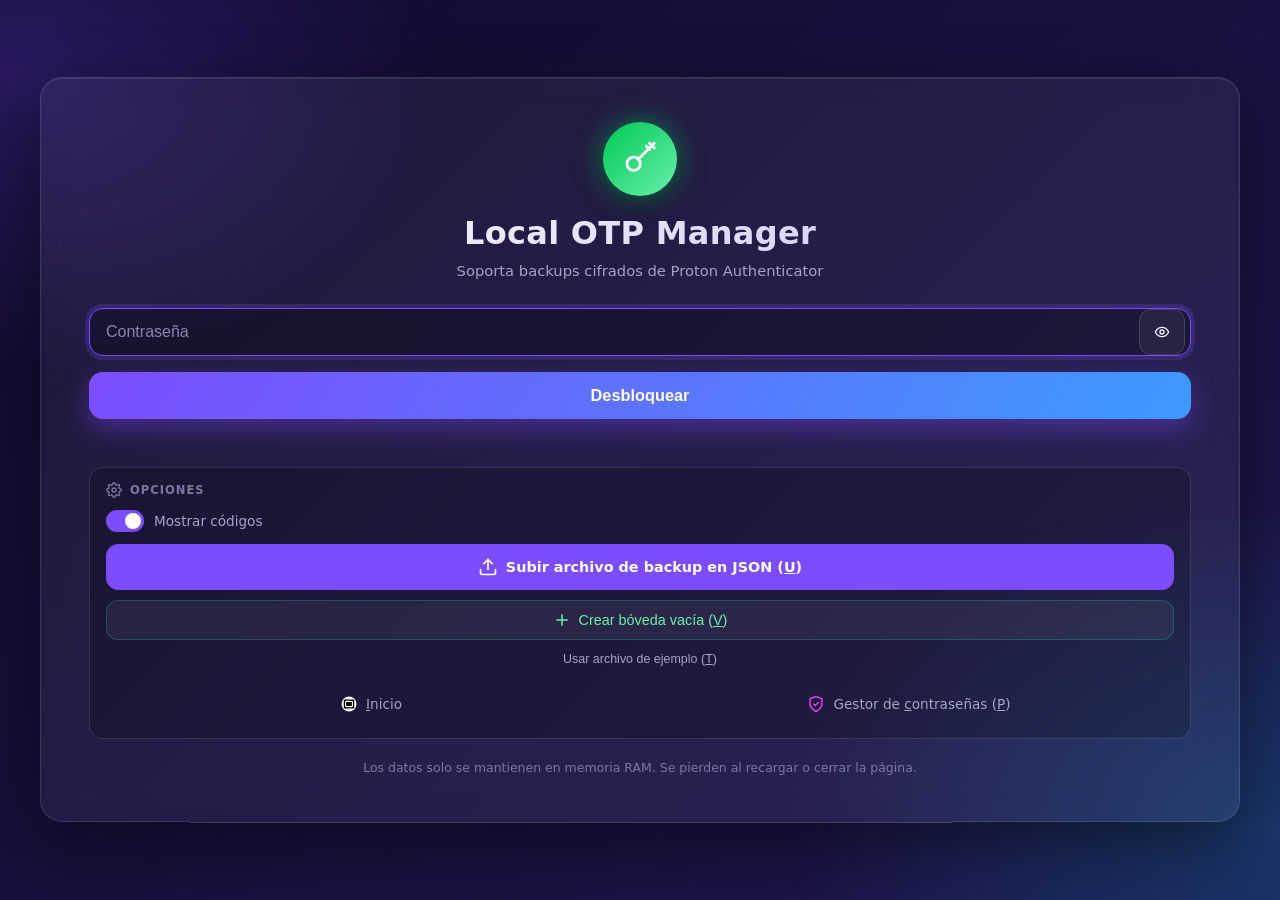
==== commit f09ea61b: "Shortcuts" ====
--- a/LOM.html
+++ b/LOM.html
@@ -64,26 +64,26 @@
               <path d="M17 8l-5-5-5 5"/>
               <path d="M12 3v12"/>
             </svg>
-            <span id="picker-text">Subir archivo de copia…</span>
+            <span id="picker-text">Subir archivo de backup en JSON (<u>U</u>)</span>
           </label>
           <button id="blank-vault-btn" class="ghost btn-create-vault" type="button" style="width:100%;justify-content:center">
             <svg viewBox="0 0 24 24" fill="none" stroke="currentColor" stroke-width="2" stroke-linecap="round" stroke-linejoin="round" style="width:18px;height:18px">
               <path d="M12 5v14M5 12h14"/>
             </svg>
-            <span>Crear bóveda vacía</span>
+            <span>Crear bóveda vacía (<u>V</u>)</span>
           </button>
           <button id="example-btn" class="btn-demo-subtle" type="button">
-            Usar archivo de ejemplo
+            Usar archivo de ejemplo (<u>T</u>)
           </button>
         </div>
         <div class="nav-app-links">
           <a href="index.html" class="nav-app-link">
             <svg viewBox="0 0 24 24" fill="none" stroke-width="2" stroke-linecap="round" stroke-linejoin="round"><circle cx="12" cy="12" r="10" fill="#fff"/><rect x="5" y="6" width="14" height="12" rx="1.5" fill="#000"/><rect x="7.5" y="8.5" width="9" height="7" rx="1" fill="none" stroke="#fff" stroke-width="1.5"/></svg>
-            <span>Inicio</span>
+            <span><u>I</u>nicio</span>
           </a>
           <a href="LPM.html" class="nav-app-link">
             <svg viewBox="0 0 24 24" fill="none" stroke="#e040fb" stroke-width="2" stroke-linecap="round" stroke-linejoin="round"><path d="M12 2 4 5v6c0 5 3.5 8.5 8 11 4.5-2.5 8-6 8-11V5z"/><path d="m9 12 2 2 4-4"/></svg>
-            <span>Gestor de contraseñas</span>
+            <span>Gestor de <u>c</u>ontraseñas (<u>P</u>)</span>
           </a>
         </div>
       </div>
@@ -228,6 +228,7 @@
       </div>
       <div class="modal-footer">
         <button class="ghost" data-modal-close="add-modal">Cancelar</button>
+        <button id="scan-btn" class="scan-btn" type="button">Escanear</button>
         <button id="add-confirm" class="primary"><u>A</u>ñadir</button>
       </div>
     </div>
@@ -340,6 +341,42 @@
 
   <script src="assets/js/hash-wasm.umd.js"></script>
   <script src="assets/js/qrcode.js"></script>
+  <script src="assets/js/jsQR.js"></script>
   <script src="assets/js/app.js"></script>
+  <script>
+  document.addEventListener('keydown', e => {
+    const lock = document.getElementById('lock-screen');
+    if (!lock || !lock.classList.contains('active')) return;
+
+    if (e.key === 'Escape' && document.activeElement) {
+      document.activeElement?.blur();
+      return;
+    }
+
+    const tag = document.activeElement?.tagName;
+    if (tag === 'INPUT' || tag === 'TEXTAREA' || tag === 'SELECT') return;
+
+    if (e.key === 'Home' || e.key === 'I' || e.key === 'i') {
+      e.preventDefault();
+      window.location.href = 'index.html';
+    }
+    if (e.key === 'P' || e.key === 'p' || e.key === 'C' || e.key === 'c') {
+      e.preventDefault();
+      window.location.href = 'LPM.html';
+    }
+    if (e.key === 'T' || e.key === 't') {
+      e.preventDefault();
+      document.getElementById('example-btn')?.click();
+    }
+    if (e.key === 'V' || e.key === 'v') {
+      e.preventDefault();
+      document.getElementById('blank-vault-btn')?.click();
+    }
+    if (e.key === 'U' || e.key === 'u') {
+      e.preventDefault();
+      document.getElementById('file-input')?.click();
+    }
+  });
+  </script>
 </body>
 </html>
--- a/assets/css/styles.css
+++ b/assets/css/styles.css
@@ -169,7 +169,7 @@
   border: 1px solid var(--card-border);
   color: var(--text);
   font-size: 1rem;
-  padding: 14px 46px 14px 16px;
+  padding: 14px 56px 14px 16px;
   border-radius: 14px;
   outline: none;
   transition: border-color 0.2s, box-shadow 0.2s;
@@ -182,12 +182,14 @@
 .icon-btn {
   position: absolute;
   right: 6px;
-  width: 38px; height: 38px;
+  width: 46px; height: 46px;
   display: grid; place-items: center;
   color: var(--muted);
-}
-.icon-btn svg { width: 20px; height: 20px; }
-.icon-btn:hover { color: var(--text); }
+  background: rgba(255,255,255,0.06);
+  border-radius: 12px;
+}
+.icon-btn svg { width: 24px; height: 24px; }
+.icon-btn:hover { color: var(--text); background: rgba(255,255,255,0.14); }
 
 /* botones */
 .primary {
@@ -232,6 +234,54 @@
 .ghost:hover { background: rgba(255, 255, 255, 0.12); border-color: rgba(255, 255, 255, 0.22); }
 .ghost:active { transform: translateY(1px); }
 .ghost svg { width: 18px; height: 18px; }
+
+/* botón dorado de escanear QR */
+.scan-btn {
+  width: auto;
+  padding: 10px 18px;
+  border: none;
+  cursor: pointer;
+  color: #1a1a1a;
+  font-size: 0.9rem;
+  font-weight: 700;
+  border-radius: 12px;
+  background: linear-gradient(120deg, #ffd54f, #ffb300);
+  box-shadow: 0 8px 22px rgba(255, 179, 0, 0.35);
+  transition: transform 0.12s, box-shadow 0.2s;
+  display: inline-flex; align-items: center; justify-content: center; gap: 8px;
+}
+.scan-btn:hover { box-shadow: 0 12px 28px rgba(255, 179, 0, 0.45); }
+.scan-btn:active { transform: translateY(1px); }
+
+/* overlay de escaneo QR a pantalla completa */
+.qr-overlay {
+  position: fixed; inset: 0; z-index: 9999;
+  background: #000;
+  display: flex; align-items: center; justify-content: center;
+}
+.qr-overlay #qr-video {
+  width: 100%; height: 100%; object-fit: cover;
+}
+.qr-frame {
+  position: absolute;
+  width: 70vw; max-width: 320px;
+  height: 70vw; max-height: 320px;
+  border: 2px solid rgba(255, 255, 255, 0.8);
+  border-radius: 16px;
+  box-shadow: 0 0 0 9999px rgba(0, 0, 0, 0.45);
+  pointer-events: none;
+}
+.qr-hint {
+  position: absolute; bottom: 10vh; left: 0; right: 0;
+  text-align: center; color: #fff; font-size: 0.9rem;
+  padding: 0 16px;
+}
+.qr-close {
+  position: absolute; top: 16px; right: 16px;
+  width: 42px; height: 42px; border-radius: 50%;
+  border: none; background: rgba(255, 255, 255, 0.15);
+  color: #fff; font-size: 26px; line-height: 1; cursor: pointer;
+}
 
 .error {
   color: var(--danger);
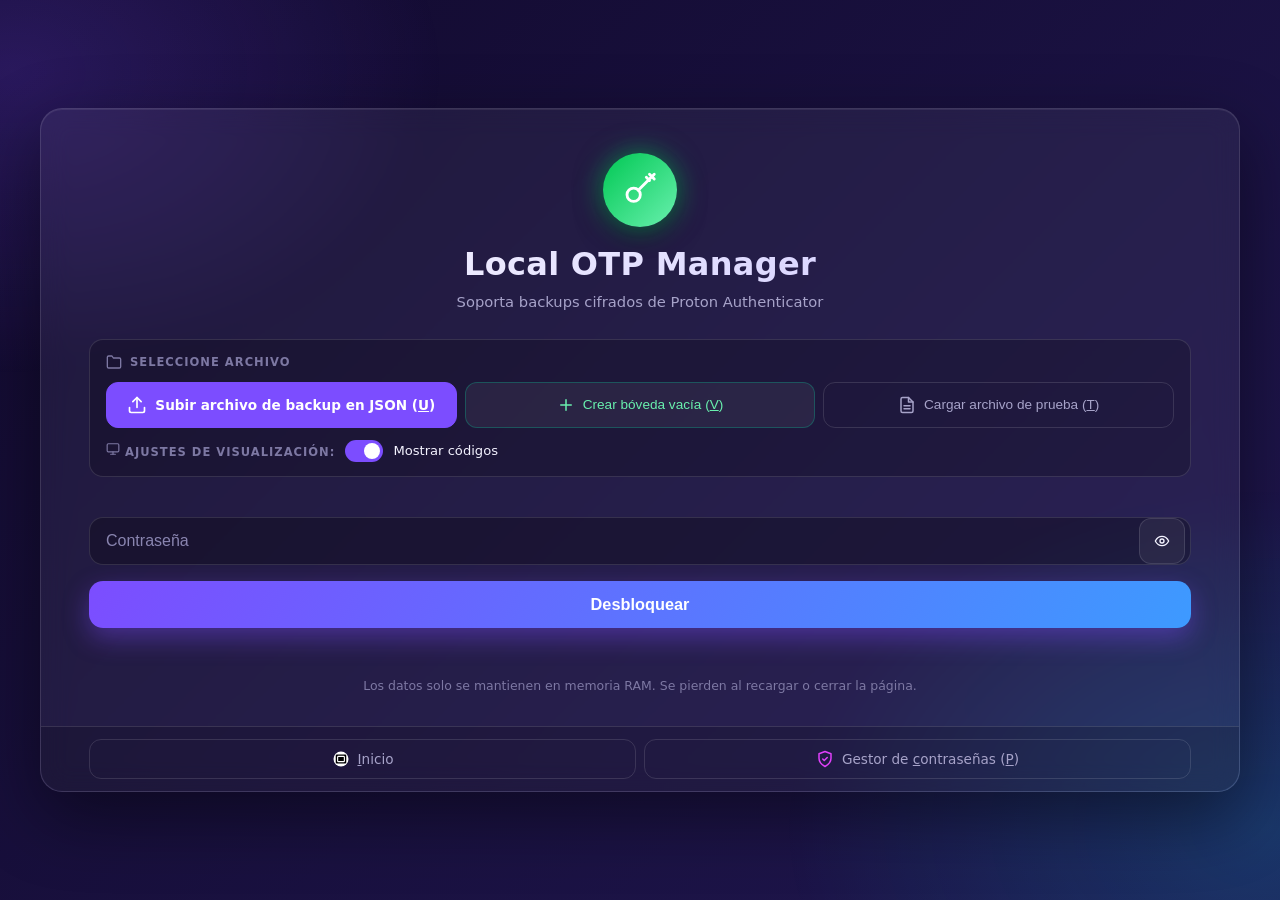
==== commit 57c511aa: "Reorganización pantalla bloqueo: opciones antes que password, barra navegación inferior, foco post-s" ====
--- a/LOM.html
+++ b/LOM.html
@@ -24,6 +24,44 @@
       <h1>Local OTP Manager</h1>
       <p class="lock-sub">Soporta backups cifrados de Proton Authenticator</p>
 
+      <div class="options-section">
+        <div class="options-header">
+          <svg viewBox="0 0 24 24" fill="none" stroke="currentColor" stroke-width="2" stroke-linecap="round" stroke-linejoin="round">
+            <path d="M22 19a2 2 0 0 1-2 2H4a2 2 0 0 1-2-2V5a2 2 0 0 1 2-2h5l2 3h9a2 2 0 0 1 2 2z"/>
+          </svg>
+          <span>Seleccione archivo</span>
+        </div>
+        <div id="file-source-options">
+          <label class="file-picker file-picker-primary" id="file-picker-label">
+            <input type="file" id="file-input" accept=".json,application/json" hidden>
+            <svg viewBox="0 0 24 24" fill="none" stroke="currentColor" stroke-width="2" stroke-linecap="round" stroke-linejoin="round">
+              <path d="M21 15v4a2 2 0 0 1-2 2H5a2 2 0 0 1-2-2v-4"/>
+              <path d="M17 8l-5-5-5 5"/>
+              <path d="M12 3v12"/>
+            </svg>
+            <span id="picker-text">Subir archivo de backup en JSON (<u>U</u>)</span>
+          </label>
+          <button id="blank-vault-btn" class="ghost btn-create-vault" type="button">
+            <svg viewBox="0 0 24 24" fill="none" stroke="currentColor" stroke-width="2" stroke-linecap="round" stroke-linejoin="round" style="width:18px;height:18px">
+              <path d="M12 5v14M5 12h14"/>
+            </svg>
+            <span>Crear bóveda vacía (<u>V</u>)</span>
+          </button>
+          <button id="example-btn" class="btn-demo-subtle" type="button">
+            <svg viewBox="0 0 24 24" fill="none" stroke="currentColor" stroke-width="2" stroke-linecap="round" stroke-linejoin="round" style="width:18px;height:18px"><path d="M14 2H6a2 2 0 0 0-2 2v16a2 2 0 0 0 2 2h12a2 2 0 0 0 2-2V8z"/><polyline points="14 2 14 8 20 8"/><line x1="16" y1="13" x2="8" y2="13"/><line x1="16" y1="17" x2="8" y2="17"/></svg>
+            <span>Cargar archivo de prueba (<u>T</u>)</span>
+          </button>
+        </div>
+        <div class="show-defaults">
+          <span class="view-settings-label"><svg viewBox="0 0 24 24" fill="none" stroke="currentColor" stroke-width="2" stroke-linecap="round" stroke-linejoin="round" style="width:14px;height:14px"><rect x="2" y="3" width="20" height="14" rx="2"/><path d="M8 21h8"/><path d="M12 17v4"/></svg> Ajustes de visualización:</span>
+          <label class="switch-toggle compact">
+            <input type="checkbox" id="show-codes-lock" checked>
+            <span class="switch-track"></span>
+            <span class="switch-text">Mostrar códigos</span>
+          </label>
+        </div>
+      </div>
+
       <form id="unlock-form" autocomplete="off">
         <div class="field">
           <input type="password" id="password" placeholder="Contraseña"
@@ -43,54 +81,20 @@
 
       <div id="lock-error" class="error" role="alert"></div>
 
-      <div class="options-section">
-        <div class="options-header">
-          <svg viewBox="0 0 24 24" fill="none" stroke="currentColor" stroke-width="2" stroke-linecap="round" stroke-linejoin="round">
-            <circle cx="12" cy="12" r="3"/>
-            <path d="M19.4 15a1.65 1.65 0 0 0 .33 1.82l.06.06a2 2 0 1 1-2.83 2.83l-.06-.06a1.65 1.65 0 0 0-1.82-.33 1.65 1.65 0 0 0-1 1.51V21a2 2 0 1 1-4 0v-.09A1.65 1.65 0 0 0 9 19.4a1.65 1.65 0 0 0-1.82.33l-.06.06a2 2 0 1 1-2.83-2.83l.06-.06A1.65 1.65 0 0 0 4.6 15a1.65 1.65 0 0 0-1.51-1H3a2 2 0 1 1 0-4h.09A1.65 1.65 0 0 0 4.6 9a1.65 1.65 0 0 0-.33-1.82l-.06-.06a2 2 0 1 1 2.83-2.83l.06.06A1.65 1.65 0 0 0 9 4.6a1.65 1.65 0 0 0 1-1.51V3a2 2 0 1 1 4 0v.09A1.65 1.65 0 0 0 15 4.6a1.65 1.65 0 0 0 1.82-.33l.06-.06a2 2 0 1 1 2.83 2.83l-.06.06A1.65 1.65 0 0 0 19.4 9a1.65 1.65 0 0 0 1.51 1H21a2 2 0 1 1 0 4h-.09a1.65 1.65 0 0 0-1.51 1z"/>
-          </svg>
-          <span>Opciones</span>
-        </div>
-        <label class="switch-toggle">
-          <input type="checkbox" id="show-codes-lock" checked>
-          <span class="switch-track"></span>
-          <span class="switch-text">Mostrar códigos</span>
-        </label>
-        <div id="file-source-options">
-          <label class="file-picker file-picker-primary" id="file-picker-label">
-            <input type="file" id="file-input" accept=".json,application/json" hidden>
-            <svg viewBox="0 0 24 24" fill="none" stroke="currentColor" stroke-width="2" stroke-linecap="round" stroke-linejoin="round">
-              <path d="M21 15v4a2 2 0 0 1-2 2H5a2 2 0 0 1-2-2v-4"/>
-              <path d="M17 8l-5-5-5 5"/>
-              <path d="M12 3v12"/>
-            </svg>
-            <span id="picker-text">Subir archivo de backup en JSON (<u>U</u>)</span>
-          </label>
-          <button id="blank-vault-btn" class="ghost btn-create-vault" type="button" style="width:100%;justify-content:center">
-            <svg viewBox="0 0 24 24" fill="none" stroke="currentColor" stroke-width="2" stroke-linecap="round" stroke-linejoin="round" style="width:18px;height:18px">
-              <path d="M12 5v14M5 12h14"/>
-            </svg>
-            <span>Crear bóveda vacía (<u>V</u>)</span>
-          </button>
-          <button id="example-btn" class="btn-demo-subtle" type="button">
-            Usar archivo de ejemplo (<u>T</u>)
-          </button>
-        </div>
-        <div class="nav-app-links">
-          <a href="index.html" class="nav-app-link">
-            <svg viewBox="0 0 24 24" fill="none" stroke-width="2" stroke-linecap="round" stroke-linejoin="round"><circle cx="12" cy="12" r="10" fill="#fff"/><rect x="5" y="6" width="14" height="12" rx="1.5" fill="#000"/><rect x="7.5" y="8.5" width="9" height="7" rx="1" fill="none" stroke="#fff" stroke-width="1.5"/></svg>
-            <span><u>I</u>nicio</span>
-          </a>
-          <a href="LPM.html" class="nav-app-link">
-            <svg viewBox="0 0 24 24" fill="none" stroke="#e040fb" stroke-width="2" stroke-linecap="round" stroke-linejoin="round"><path d="M12 2 4 5v6c0 5 3.5 8.5 8 11 4.5-2.5 8-6 8-11V5z"/><path d="m9 12 2 2 4-4"/></svg>
-            <span>Gestor de <u>c</u>ontraseñas (<u>P</u>)</span>
-          </a>
-        </div>
-      </div>
-
       <p class="lock-hint">
         Los datos solo se mantienen en memoria RAM. Se pierden al recargar o cerrar la página.
       </p>
+
+      <div class="nav-app-links">
+        <a href="index.html" class="nav-app-link">
+          <svg viewBox="0 0 24 24" fill="none" stroke-width="2" stroke-linecap="round" stroke-linejoin="round"><circle cx="12" cy="12" r="10" fill="#fff"/><rect x="5" y="6" width="14" height="12" rx="1.5" fill="#000"/><rect x="7.5" y="8.5" width="9" height="7" rx="1" fill="none" stroke="#fff" stroke-width="1.5"/></svg>
+          <span><u>I</u>nicio</span>
+        </a>
+        <a href="LPM.html" class="nav-app-link">
+          <svg viewBox="0 0 24 24" fill="none" stroke="#e040fb" stroke-width="2" stroke-linecap="round" stroke-linejoin="round"><path d="M12 2 4 5v6c0 5 3.5 8.5 8 11 4.5-2.5 8-6 8-11V5z"/><path d="m9 12 2 2 4-4"/></svg>
+          <span>Gestor de <u>c</u>ontraseñas (<u>P</u>)</span>
+        </a>
+      </div>
     </div>
   </section>
 
--- a/assets/css/styles.css
+++ b/assets/css/styles.css
@@ -66,7 +66,7 @@
   -webkit-backdrop-filter: blur(var(--glass-blur));
   border: 1px solid var(--card-border);
   border-radius: var(--radius);
-  padding: 44px 48px;
+  padding: 44px 48px 0;
   text-align: center;
   box-shadow: 0 24px 70px rgba(0, 0, 0, 0.45), inset 0 1px 0 rgba(255, 255, 255, 0.08);
   animation: rise 0.6s cubic-bezier(0.22, 1, 0.36, 1);
@@ -131,6 +131,8 @@
   0%, 100% { transform: translateY(0); }
   50%      { transform: translateY(-6px); }
 }
+
+#unlock-form { margin-top: 16px; }
 
 .lock-card h1 {
   font-size: 2rem;
@@ -326,6 +328,7 @@
 /* ===================== Sección de opciones ===================== */
 .options-section {
   margin-top: 18px;
+  margin-bottom: 40px;
   background: rgba(0, 0, 0, 0.2);
   border: 1px solid var(--card-border);
   border-radius: 14px;
@@ -345,10 +348,52 @@
   color: #7d78a3;
 }
 .options-header svg { width: 16px; height: 16px; }
-/* Dentro de la sección, el file-picker ocupa todo el ancho */
-.options-section .file-picker { margin-top: 0; }
-/* El switch dentro de opciones va en su propia fila */
+#file-source-options {
+  display: grid;
+  grid-template-columns: repeat(3, 1fr);
+  gap: 8px;
+}
+#file-source-options svg {
+  flex: none;
+}
+#file-source-options .file-picker {
+  margin-top: 0;
+  padding: 12px 14px;
+  font-size: 0.85rem;
+  min-height: 100%;
+}
+#file-source-options .btn-create-vault {
+  margin-top: 0;
+  gap: 8px;
+  font-size: 0.85rem;
+  padding: 12px 14px;
+  justify-content: center;
+  width: 100%;
+  border-radius: 12px;
+}
+#file-source-options .btn-demo-subtle {
+  margin-top: 0;
+  display: flex;
+  align-items: center;
+  justify-content: center;
+  gap: 8px;
+  font-size: 0.85rem;
+  padding: 12px 14px;
+  border-radius: 12px;
+}
+
+@media (max-width: 580px) {
+  #file-source-options { grid-template-columns: 1fr; }
+}
 .options-section .switch-toggle { margin-top: 0; }
+.view-settings-label {
+  font-size: 0.72rem;
+  font-weight: 600;
+  text-transform: uppercase;
+  letter-spacing: 1px;
+  color: #7d78a3;
+  white-space: nowrap;
+}
 
 /* ===================== Toggle switch ===================== */
 .switch-toggle {
@@ -406,6 +451,7 @@
   color: #7d78a3;
   font-size: 0.78rem;
   margin-top: 20px;
+  margin-bottom: 30px;
   line-height: 1.5;
 }
 
@@ -1080,9 +1126,15 @@
 .action-btn.tertiary-action:hover { color: var(--text); }
 
 /* ===================== Navegación entre apps ===================== */
-.nav-app-links {
+.lock-card > .nav-app-links {
   display: flex;
   gap: 8px;
+  margin: 0 -48px 0 -48px;
+  padding: 12px 48px;
+  border: none;
+  border-top: 1px solid var(--card-border);
+  border-radius: 0 0 22px 22px;
+  background: rgba(0, 0, 0, 0.15);
 }
 .nav-app-link {
   flex: 1;
@@ -1097,13 +1149,12 @@
   font-size: 0.85rem;
   font-weight: 500;
   transition: color 0.2s, background 0.2s;
-  border: 1px solid transparent;
+  border: 1px solid var(--card-border);
 }
 .nav-app-link svg { width: 18px; height: 18px; flex: none; }
 .nav-app-link:hover {
   color: var(--text);
-  background: rgba(255, 255, 255, 0.06);
-  border-color: var(--card-border);
+  background: rgba(124, 77, 255, 0.15);
 }
 
 /* ===================== File picker primary (lock screen) ===================== */
@@ -1132,18 +1183,20 @@
   display: block;
   width: 100%;
   margin-top: 6px;
-  padding: 6px 10px;
+  padding: 8px 10px;
   background: none;
-  border: none;
+  border: 1px solid var(--card-border);
+  border-radius: 10px;
   cursor: pointer;
   color: var(--muted);
   font-size: 0.78rem;
   text-align: center;
-  transition: color 0.2s;
+  transition: color 0.2s, background 0.2s, border-color 0.2s;
 }
 .btn-demo-subtle:hover {
   color: var(--text);
-  text-decoration: underline;
+  background: rgba(124, 77, 255, 0.12);
+  border-color: var(--accent);
 }
 
 /* ===================== Botón crear bóveda vacía ===================== */
